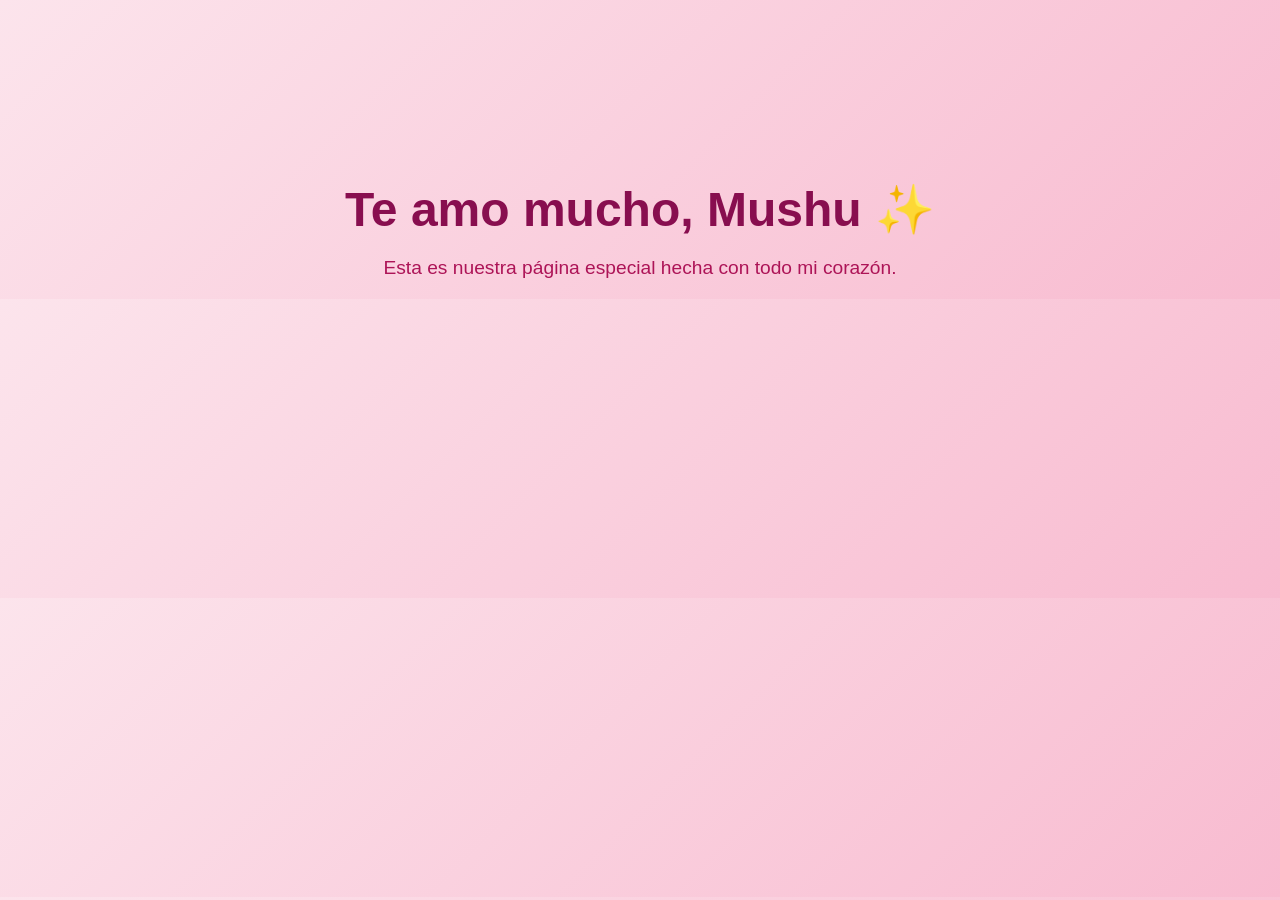
==== index.html @ fbdf17fd "Actualizar index.html con contenido visible" ====
<!DOCTYPE html>
<html lang="es">
<head>
    <meta charset="UTF-8">
    <meta name="viewport" content="width=device-width, initial-scale=1.0">
    <title>Para Mushu 💖</title>
    <style>
        body {
            background: linear-gradient(135deg, #fce4ec, #f8bbd0);
            font-family: Arial, sans-serif;
            text-align: center;
            padding-top: 150px;
            color: #880e4f;
            margin: 0;
        }
        h1 {
            font-size: 3rem;
            margin-bottom: 10px;
        }
        p {
            font-size: 1.2rem;
            color: #ad1457;
        }
    </style>
</head>
<body>
    <h1>Te amo mucho, Mushu ✨</h1>
    <p>Esta es nuestra página especial hecha con todo mi corazón.</p>
</body>
</html>
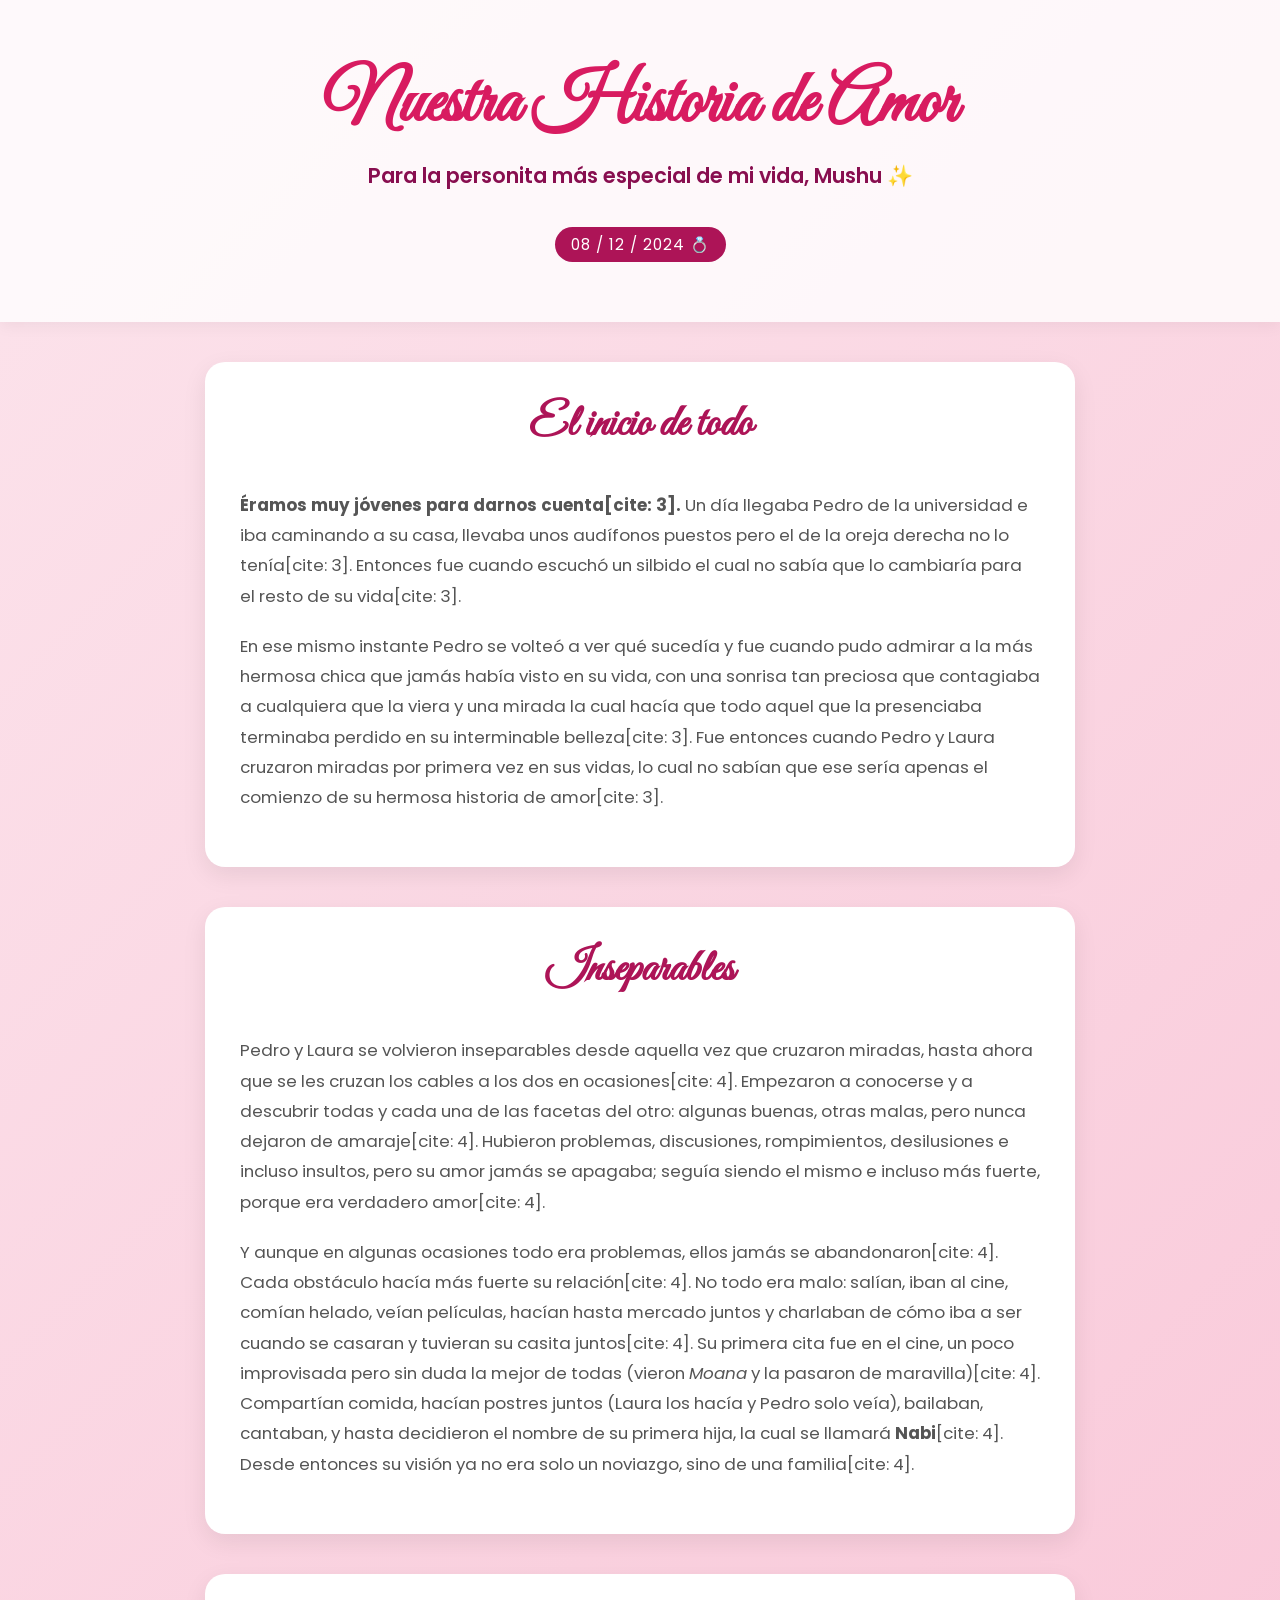
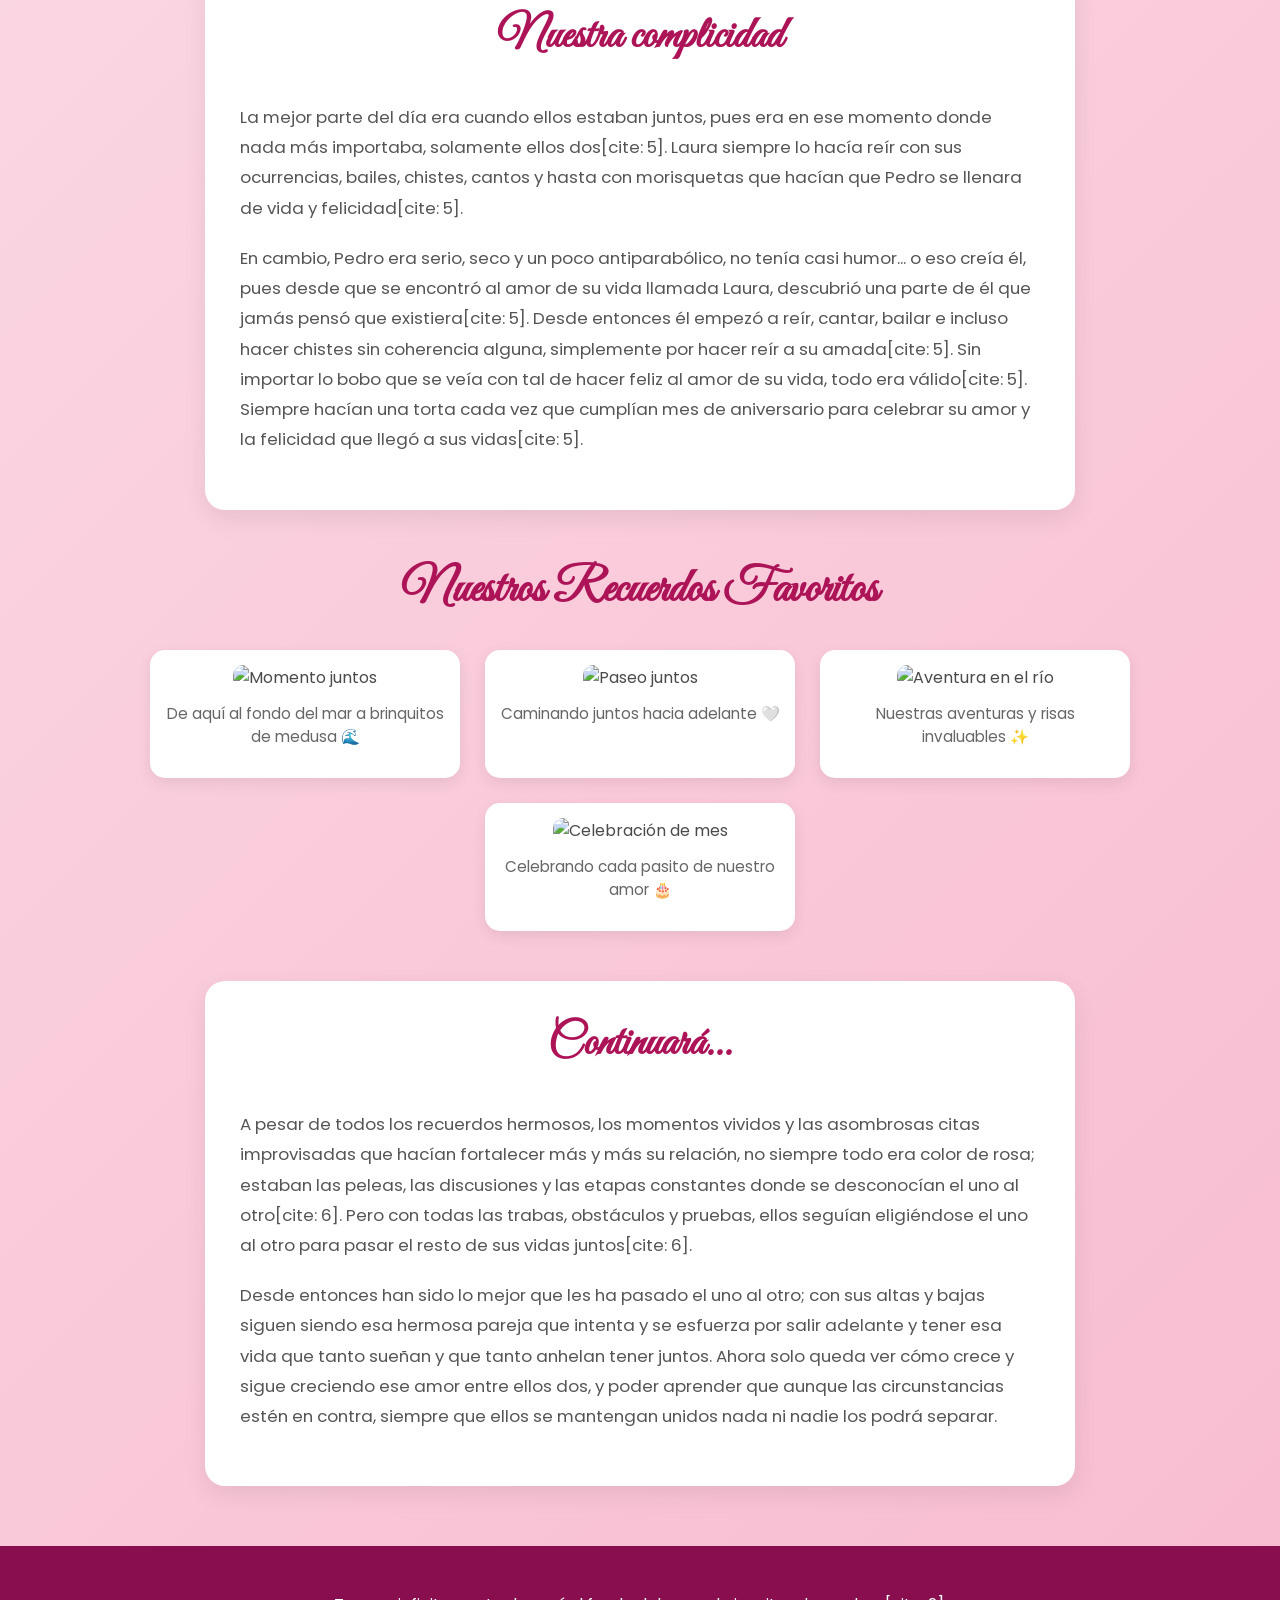
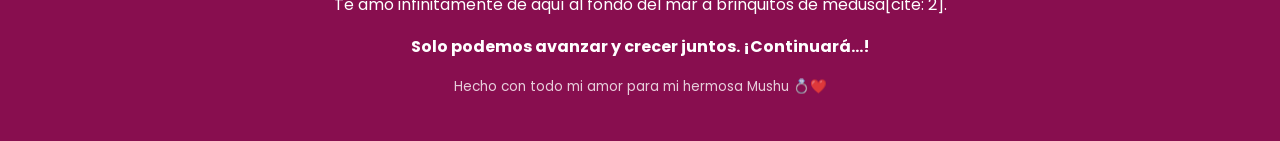
==== commit 52647926: "Agregar nuestra historia completa y fotos para Mushu" ====
--- a/index.html
+++ b/index.html
@@ -3,28 +3,225 @@
 <head>
     <meta charset="UTF-8">
     <meta name="viewport" content="width=device-width, initial-scale=1.0">
-    <title>Para Mushu 💖</title>
+    <title>Nuestra Historia de Amor | Para Mushu 💖</title>
+    <!-- Fuentes de Google Fonts -->
+    <link href="https://fonts.googleapis.com/css2?family=Poppins:wght@300;400;600&family=Great+Vibes&display=swap" rel="stylesheet">
     <style>
         body {
+            margin: 0;
+            padding: 0;
+            font-family: 'Poppins', sans-serif;
             background: linear-gradient(135deg, #fce4ec, #f8bbd0);
-            font-family: Arial, sans-serif;
+            color: #4a4a4a;
             text-align: center;
-            padding-top: 150px;
+        }
+
+        header.hero {
+            padding: 60px 20px;
+            background: rgba(255, 255, 255, 0.8);
+            box-shadow: 0 4px 15px rgba(0,0,0,0.05);
+        }
+
+        header.hero h1 {
+            font-family: 'Great Vibes', cursive;
+            font-size: 4.5rem;
+            color: #d81b60;
+            margin: 0;
+        }
+
+        .subtitle {
+            font-size: 1.3rem;
             color: #880e4f;
-            margin: 0;
-        }
-        h1 {
+            margin-top: 10px;
+            font-weight: 600;
+        }
+
+        .date-badge {
+            display: inline-block;
+            background: #ad1457;
+            color: white;
+            padding: 6px 16px;
+            border-radius: 20px;
+            font-size: 0.95rem;
+            margin-top: 15px;
+            letter-spacing: 1px;
+        }
+
+        .content-box {
+            max-width: 800px;
+            margin: 40px auto;
+            background: white;
+            padding: 35px;
+            border-radius: 20px;
+            box-shadow: 0 8px 25px rgba(0,0,0,0.08);
+            text-align: left;
+        }
+
+        .content-box h2 {
+            color: #ad1457;
+            text-align: center;
+            font-family: 'Great Vibes', cursive;
+            font-size: 2.8rem;
+            margin-top: 0;
+        }
+
+        .content-box p {
+            line-height: 1.8;
+            font-size: 1.05rem;
+            color: #555;
+            margin-bottom: 20px;
+        }
+
+        .gallery-section {
+            max-width: 1000px;
+            margin: 50px auto;
+            padding: 0 20px;
+        }
+
+        .gallery-section h2 {
+            color: #ad1457;
+            font-family: 'Great Vibes', cursive;
             font-size: 3rem;
-            margin-bottom: 10px;
-        }
-        p {
-            font-size: 1.2rem;
-            color: #ad1457;
+            margin-bottom: 30px;
+        }
+
+        .gallery-grid {
+            display: flex;
+            flex-wrap: wrap;
+            justify-content: center;
+            gap: 25px;
+        }
+
+        .media-card {
+            background: white;
+            padding: 15px;
+            border-radius: 15px;
+            box-shadow: 0 5px 15px rgba(0,0,0,0.08);
+            width: 280px;
+            transition: transform 0.3s ease;
+        }
+
+        .media-card:hover {
+            transform: translateY(-5px);
+        }
+
+        .media-card img, .media-card video {
+            width: 100%;
+            height: 220px;
+            object-fit: cover;
+            border-radius: 10px;
+        }
+
+        .media-card p {
+            margin-top: 12px;
+            font-size: 0.95rem;
+            color: #666;
+            text-align: center;
+        }
+
+        footer {
+            padding: 30px 20px;
+            background: #880e4f;
+            color: white;
+            font-size: 1rem;
+            margin-top: 60px;
+            line-height: 1.6;
         }
     </style>
 </head>
 <body>
-    <h1>Te amo mucho, Mushu ✨</h1>
-    <p>Esta es nuestra página especial hecha con todo mi corazón.</p>
+
+    <!-- SECCIÓN DE BIENVENIDA -->
+    <header class="hero">
+        <h1>Nuestra Historia de Amor</h1>
+        <p class="subtitle">Para la personita más especial de mi vida, Mushu ✨</p>
+        <div class="date-badge">08 / 12 / 2024 💍</div>
+    </header>
+
+    <!-- CAPÍTULO 1: CÓMO EMPEZÓ TODO -->
+    <section class="content-box">
+        <h2>El inicio de todo</h2>
+        <p>
+            <strong>Éramos muy jóvenes para darnos cuenta[cite: 3].</strong> Un día llegaba Pedro de la universidad e iba caminando a su casa, llevaba unos audífonos puestos pero el de la oreja derecha no lo tenía[cite: 3]. Entonces fue cuando escuchó un silbido el cual no sabía que lo cambiaría para el resto de su vida[cite: 3].
+        </p>
+        <p>
+            En ese mismo instante Pedro se volteó a ver qué sucedía y fue cuando pudo admirar a la más hermosa chica que jamás había visto en su vida, con una sonrisa tan preciosa que contagiaba a cualquiera que la viera y una mirada la cual hacía que todo aquel que la presenciaba terminaba perdido en su interminable belleza[cite: 3]. Fue entonces cuando Pedro y Laura cruzaron miradas por primera vez en sus vidas, lo cual no sabían que ese sería apenas el comienzo de su hermosa historia de amor[cite: 3].
+        </p>
+    </section>
+
+    <!-- CAPÍTULO 2: CRECIENDO JUNTOS -->
+    <section class="content-box">
+        <h2>Inseparables</h2>
+        <p>
+            Pedro y Laura se volvieron inseparables desde aquella vez que cruzaron miradas, hasta ahora que se les cruzan los cables a los dos en ocasiones[cite: 4]. Empezaron a conocerse y a descubrir todas y cada una de las facetas del otro: algunas buenas, otras malas, pero nunca dejaron de amaraje[cite: 4]. Hubieron problemas, discusiones, rompimientos, desilusiones e incluso insultos, pero su amor jamás se apagaba; seguía siendo el mismo e incluso más fuerte, porque era verdadero amor[cite: 4].
+        </p>
+        <p>
+            Y aunque en algunas ocasiones todo era problemas, ellos jamás se abandonaron[cite: 4]. Cada obstáculo hacía más fuerte su relación[cite: 4]. No todo era malo: salían, iban al cine, comían helado, veían películas, hacían hasta mercado juntos y charlaban de cómo iba a ser cuando se casaran y tuvieran su casita juntos[cite: 4]. Su primera cita fue en el cine, un poco improvisada pero sin duda la mejor de todas (vieron <em>Moana</em> y la pasaron de maravilla)[cite: 4]. Compartían comida, hacían postres juntos (Laura los hacía y Pedro solo veía), bailaban, cantaban, y hasta decidieron el nombre de su primera hija, la cual se llamará <strong>Nabi</strong>[cite: 4]. Desde entonces su visión ya no era solo un noviazgo, sino de una familia[cite: 4].
+        </p>
+    </section>
+
+    <!-- CAPÍTULO 3: CAMBIOS Y COMPLICIDAD -->
+    <section class="content-box">
+        <h2>Nuestra complicidad</h2>
+        <p>
+            La mejor parte del día era cuando ellos estaban juntos, pues era en ese momento donde nada más importaba, solamente ellos dos[cite: 5]. Laura siempre lo hacía reír con sus ocurrencias, bailes, chistes, cantos y hasta con morisquetas que hacían que Pedro se llenara de vida y felicidad[cite: 5].
+        </p>
+        <p>
+            En cambio, Pedro era serio, seco y un poco antiparabólico, no tenía casi humor... o eso creía él, pues desde que se encontró al amor de su vida llamada Laura, descubrió una parte de él que jamás pensó que existiera[cite: 5]. Desde entonces él empezó a reír, cantar, bailar e incluso hacer chistes sin coherencia alguna, simplemente por hacer reír a su amada[cite: 5]. Sin importar lo bobo que se veía con tal de hacer feliz al amor de su vida, todo era válido[cite: 5]. Siempre hacían una torta cada vez que cumplían mes de aniversario para celebrar su amor y la felicidad que llegó a sus vidas[cite: 5].
+        </p>
+    </section>
+
+    <!-- GALERÍA DE FOTOS Y RECUERDOS -->
+    <section class="gallery-section">
+        <h2>Nuestros Recuerdos Favoritos</h2>
+        <div class="gallery-grid">
+            
+            <!-- Foto 1 -->
+            <div class="media-card">
+                <img src="assets/foto1.jpg" alt="Momento juntos">
+                <p>De aquí al fondo del mar a brinquitos de medusa 🌊</p>
+            </div>
+
+            <!-- Foto 2 -->
+            <div class="media-card">
+                <img src="assets/foto2.jpg" alt="Paseo juntos">
+                <p>Caminando juntos hacia adelante 🤍</p>
+            </div>
+
+            <!-- Foto 3 -->
+            <div class="media-card">
+                <img src="assets/foto3.jpg" alt="Aventura en el río">
+                <p>Nuestras aventuras y risas invaluables ✨</p>
+            </div>
+
+            <!-- Foto 4 -->
+            <div class="media-card">
+                <img src="assets/foto4.jpg" alt="Celebración de mes">
+                <p>Celebrando cada pasito de nuestro amor 🎂</p>
+            </div>
+
+            <!-- Puedes agregar más fotos o videos duplicando las tarjetas de arriba -->
+
+        </div>
+    </section>
+
+    <!-- CIERRE DE LA HISTORIA -->
+    <section class="content-box">
+        <h2>Continuará...</h2>
+        <p>
+            A pesar de todos los recuerdos hermosos, los momentos vividos y las asombrosas citas improvisadas que hacían fortalecer más y más su relación, no siempre todo era color de rosa; estaban las peleas, las discusiones y las etapas constantes donde se desconocían el uno al otro[cite: 6]. Pero con todas las trabas, obstáculos y pruebas, ellos seguían eligiéndose el uno al otro para pasar el resto de sus vidas juntos[cite: 6].
+        </p>
+        <p>
+            Desde entonces han sido lo mejor que les ha pasado el uno al otro; con sus altas y bajas siguen siendo esa hermosa pareja que intenta y se esfuerza por salir adelante y tener esa vida que tanto sueñan y que tanto anhelan tener juntos. Ahora solo queda ver cómo crece y sigue creciendo ese amor entre ellos dos, y poder aprender que aunque las circunstancias estén en contra, siempre que ellos se mantengan unidos nada ni nadie los podrá separar.
+        </p>
+    </section>
+
+    <!-- PIE DE PÁGINA -->
+    <footer>
+        <p>Te amo infinitamente de aquí al fondo del mar a brinquitos de medusa[cite: 2].</p>
+        <p><strong>Solo podemos avanzar y crecer juntos. ¡Continuará...!</strong></p>
+        <p style="font-size: 0.85rem; margin-top: 15px; opacity: 0.8;">Hecho con todo mi amor para mi hermosa Mushu 💍❤️</p>
+    </footer>
+
 </body>
 </html>
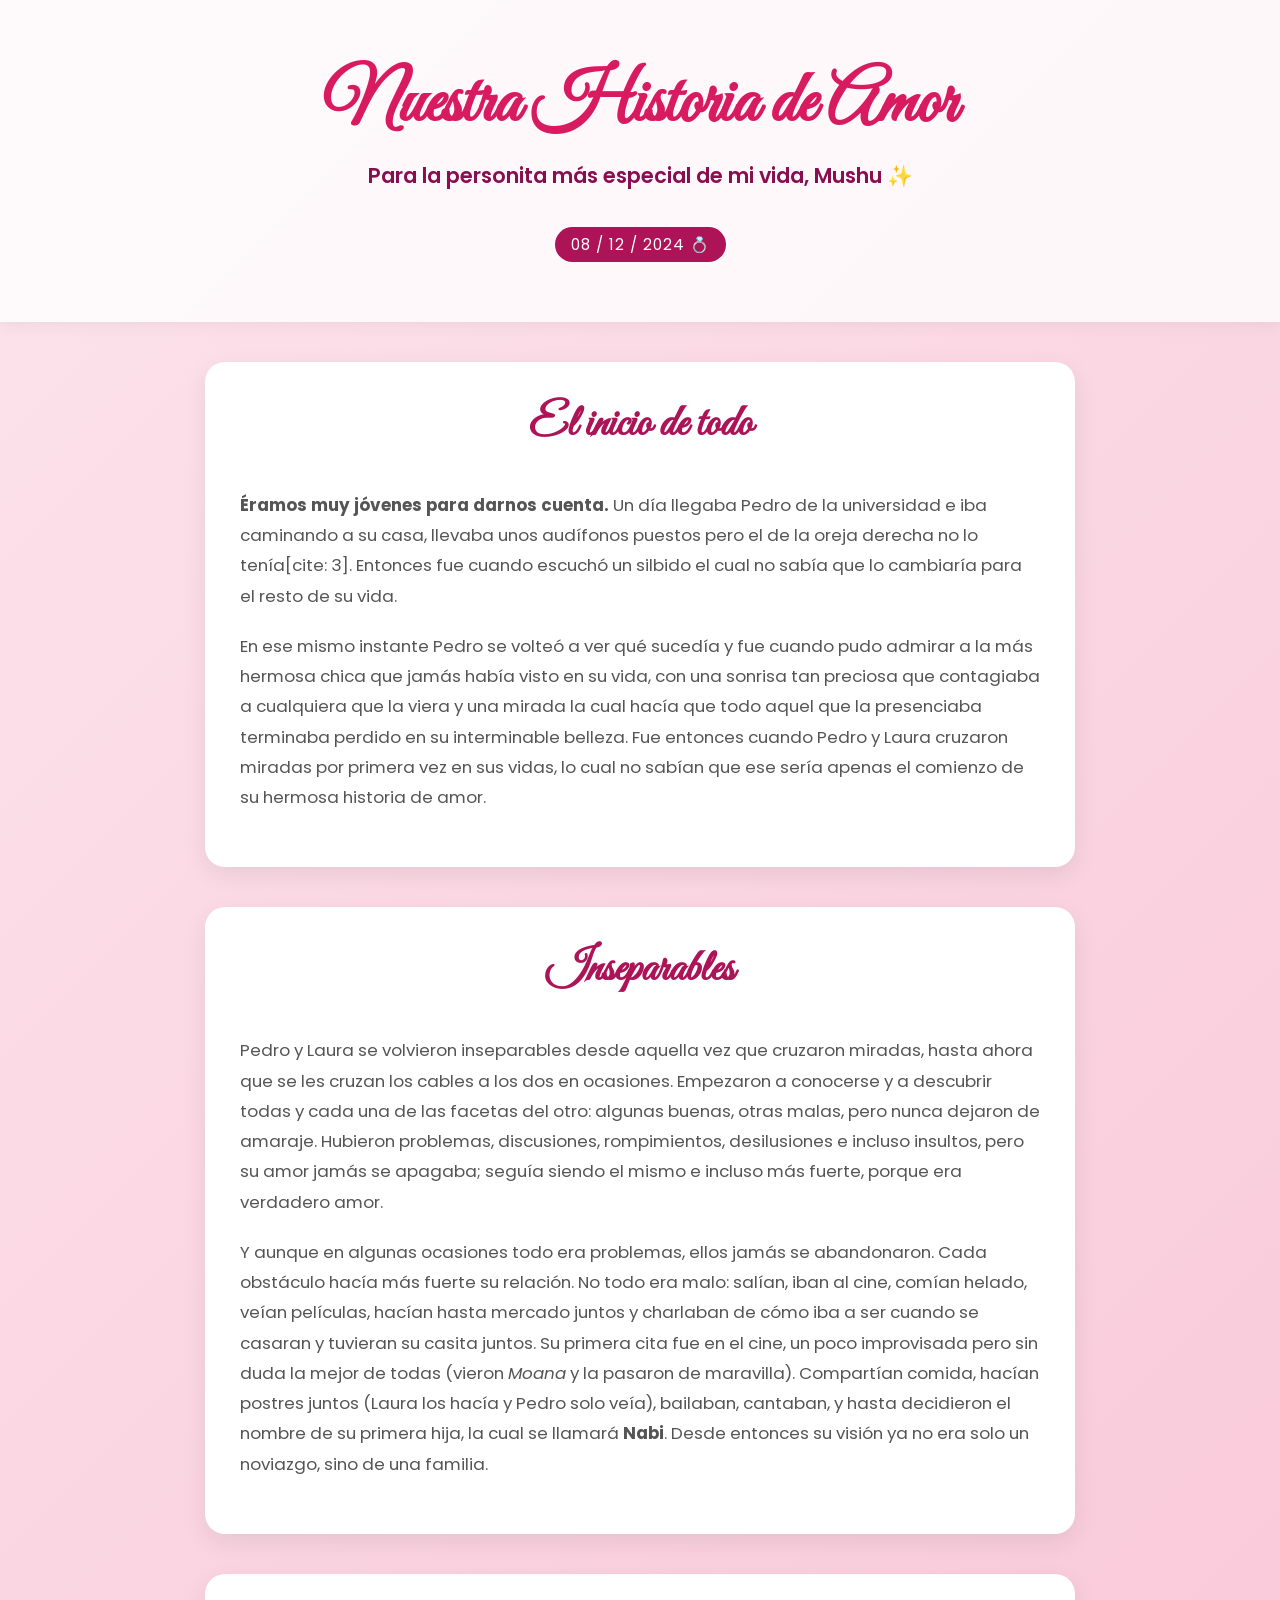
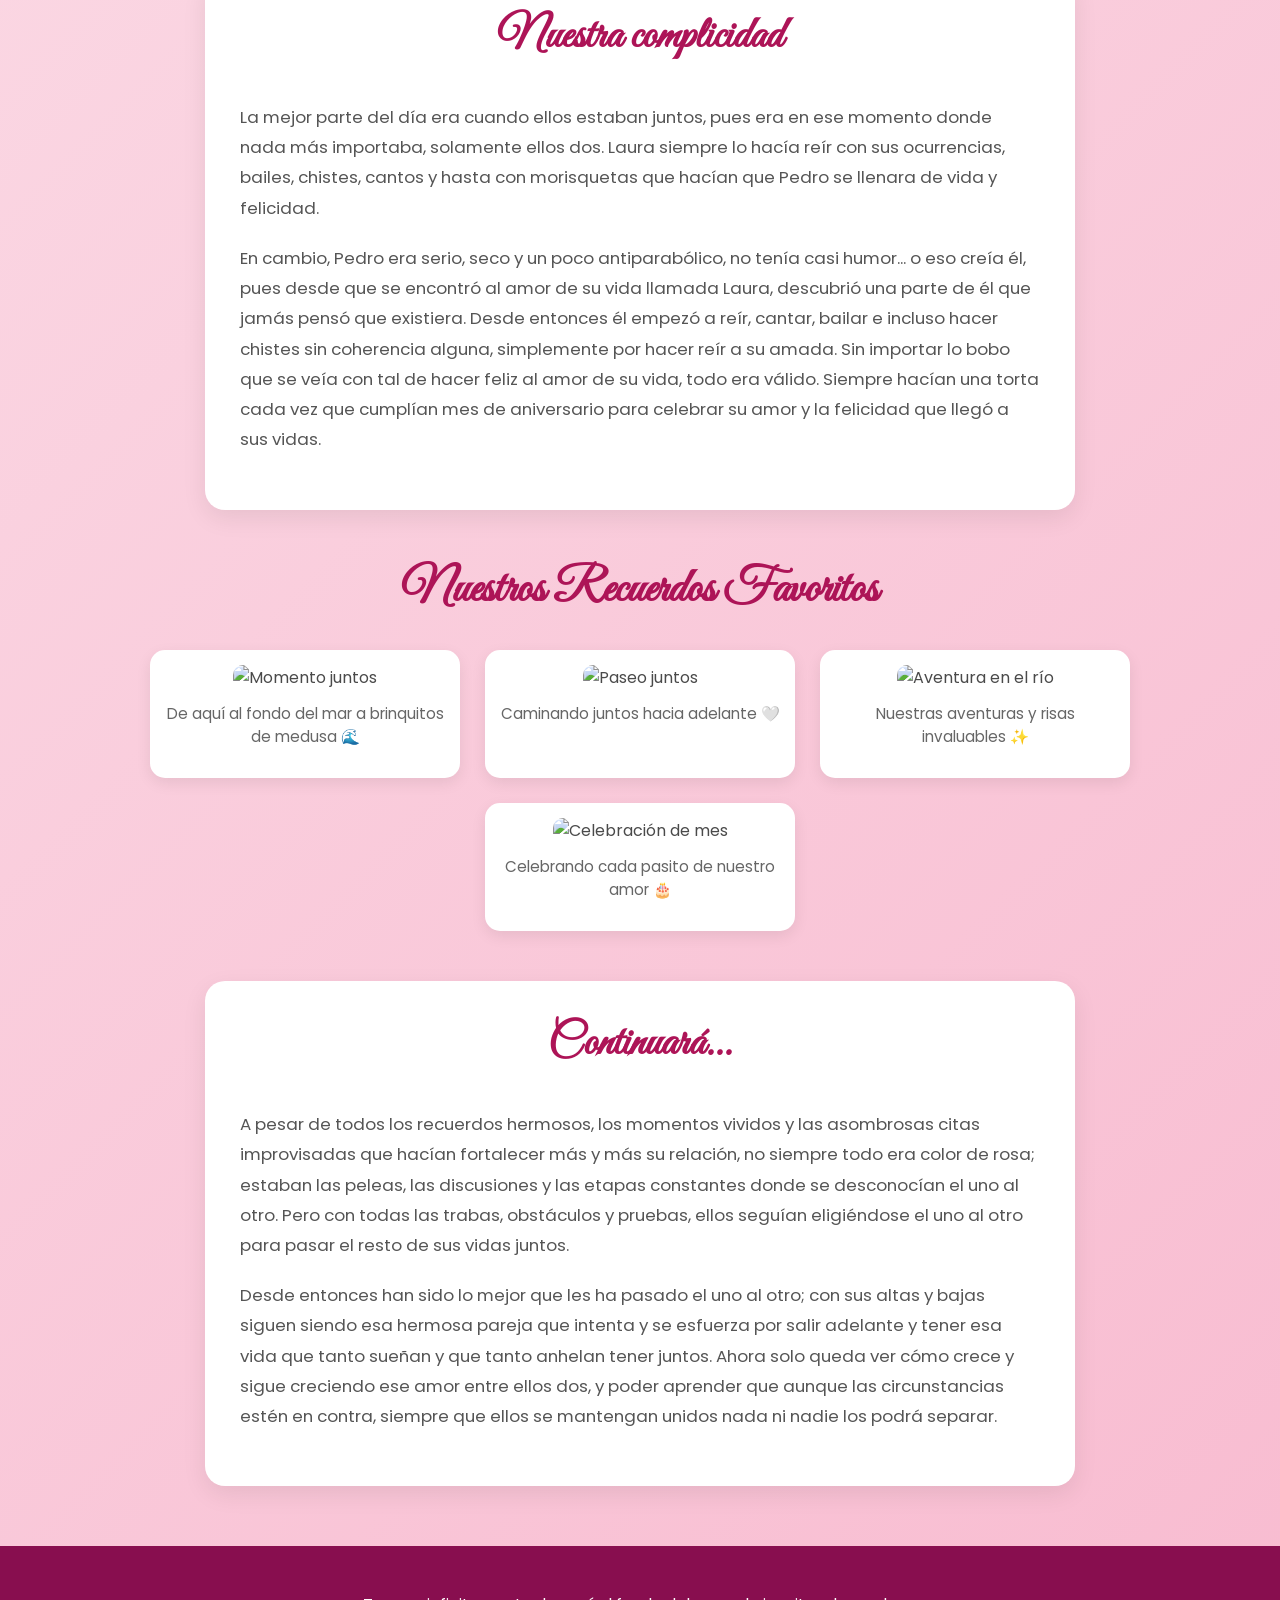
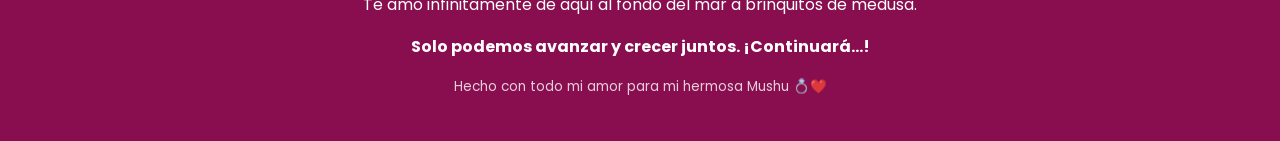
==== commit ef1d0345: "Agregar nuestra historia completa y fotos para Mushu" ====
--- a/index.html
+++ b/index.html
@@ -142,10 +142,10 @@
     <section class="content-box">
         <h2>El inicio de todo</h2>
         <p>
-            <strong>Éramos muy jóvenes para darnos cuenta[cite: 3].</strong> Un día llegaba Pedro de la universidad e iba caminando a su casa, llevaba unos audífonos puestos pero el de la oreja derecha no lo tenía[cite: 3]. Entonces fue cuando escuchó un silbido el cual no sabía que lo cambiaría para el resto de su vida[cite: 3].
-        </p>
-        <p>
-            En ese mismo instante Pedro se volteó a ver qué sucedía y fue cuando pudo admirar a la más hermosa chica que jamás había visto en su vida, con una sonrisa tan preciosa que contagiaba a cualquiera que la viera y una mirada la cual hacía que todo aquel que la presenciaba terminaba perdido en su interminable belleza[cite: 3]. Fue entonces cuando Pedro y Laura cruzaron miradas por primera vez en sus vidas, lo cual no sabían que ese sería apenas el comienzo de su hermosa historia de amor[cite: 3].
+            <strong>Éramos muy jóvenes para darnos cuenta.</strong> Un día llegaba Pedro de la universidad e iba caminando a su casa, llevaba unos audífonos puestos pero el de la oreja derecha no lo tenía[cite: 3]. Entonces fue cuando escuchó un silbido el cual no sabía que lo cambiaría para el resto de su vida.
+        </p>
+        <p>
+            En ese mismo instante Pedro se volteó a ver qué sucedía y fue cuando pudo admirar a la más hermosa chica que jamás había visto en su vida, con una sonrisa tan preciosa que contagiaba a cualquiera que la viera y una mirada la cual hacía que todo aquel que la presenciaba terminaba perdido en su interminable belleza. Fue entonces cuando Pedro y Laura cruzaron miradas por primera vez en sus vidas, lo cual no sabían que ese sería apenas el comienzo de su hermosa historia de amor.
         </p>
     </section>
 
@@ -153,10 +153,10 @@
     <section class="content-box">
         <h2>Inseparables</h2>
         <p>
-            Pedro y Laura se volvieron inseparables desde aquella vez que cruzaron miradas, hasta ahora que se les cruzan los cables a los dos en ocasiones[cite: 4]. Empezaron a conocerse y a descubrir todas y cada una de las facetas del otro: algunas buenas, otras malas, pero nunca dejaron de amaraje[cite: 4]. Hubieron problemas, discusiones, rompimientos, desilusiones e incluso insultos, pero su amor jamás se apagaba; seguía siendo el mismo e incluso más fuerte, porque era verdadero amor[cite: 4].
-        </p>
-        <p>
-            Y aunque en algunas ocasiones todo era problemas, ellos jamás se abandonaron[cite: 4]. Cada obstáculo hacía más fuerte su relación[cite: 4]. No todo era malo: salían, iban al cine, comían helado, veían películas, hacían hasta mercado juntos y charlaban de cómo iba a ser cuando se casaran y tuvieran su casita juntos[cite: 4]. Su primera cita fue en el cine, un poco improvisada pero sin duda la mejor de todas (vieron <em>Moana</em> y la pasaron de maravilla)[cite: 4]. Compartían comida, hacían postres juntos (Laura los hacía y Pedro solo veía), bailaban, cantaban, y hasta decidieron el nombre de su primera hija, la cual se llamará <strong>Nabi</strong>[cite: 4]. Desde entonces su visión ya no era solo un noviazgo, sino de una familia[cite: 4].
+            Pedro y Laura se volvieron inseparables desde aquella vez que cruzaron miradas, hasta ahora que se les cruzan los cables a los dos en ocasiones. Empezaron a conocerse y a descubrir todas y cada una de las facetas del otro: algunas buenas, otras malas, pero nunca dejaron de amaraje. Hubieron problemas, discusiones, rompimientos, desilusiones e incluso insultos, pero su amor jamás se apagaba; seguía siendo el mismo e incluso más fuerte, porque era verdadero amor.
+        </p>
+        <p>
+            Y aunque en algunas ocasiones todo era problemas, ellos jamás se abandonaron. Cada obstáculo hacía más fuerte su relación. No todo era malo: salían, iban al cine, comían helado, veían películas, hacían hasta mercado juntos y charlaban de cómo iba a ser cuando se casaran y tuvieran su casita juntos. Su primera cita fue en el cine, un poco improvisada pero sin duda la mejor de todas (vieron <em>Moana</em> y la pasaron de maravilla). Compartían comida, hacían postres juntos (Laura los hacía y Pedro solo veía), bailaban, cantaban, y hasta decidieron el nombre de su primera hija, la cual se llamará <strong>Nabi</strong>. Desde entonces su visión ya no era solo un noviazgo, sino de una familia.
         </p>
     </section>
 
@@ -164,10 +164,10 @@
     <section class="content-box">
         <h2>Nuestra complicidad</h2>
         <p>
-            La mejor parte del día era cuando ellos estaban juntos, pues era en ese momento donde nada más importaba, solamente ellos dos[cite: 5]. Laura siempre lo hacía reír con sus ocurrencias, bailes, chistes, cantos y hasta con morisquetas que hacían que Pedro se llenara de vida y felicidad[cite: 5].
-        </p>
-        <p>
-            En cambio, Pedro era serio, seco y un poco antiparabólico, no tenía casi humor... o eso creía él, pues desde que se encontró al amor de su vida llamada Laura, descubrió una parte de él que jamás pensó que existiera[cite: 5]. Desde entonces él empezó a reír, cantar, bailar e incluso hacer chistes sin coherencia alguna, simplemente por hacer reír a su amada[cite: 5]. Sin importar lo bobo que se veía con tal de hacer feliz al amor de su vida, todo era válido[cite: 5]. Siempre hacían una torta cada vez que cumplían mes de aniversario para celebrar su amor y la felicidad que llegó a sus vidas[cite: 5].
+            La mejor parte del día era cuando ellos estaban juntos, pues era en ese momento donde nada más importaba, solamente ellos dos. Laura siempre lo hacía reír con sus ocurrencias, bailes, chistes, cantos y hasta con morisquetas que hacían que Pedro se llenara de vida y felicidad.
+        </p>
+        <p>
+            En cambio, Pedro era serio, seco y un poco antiparabólico, no tenía casi humor... o eso creía él, pues desde que se encontró al amor de su vida llamada Laura, descubrió una parte de él que jamás pensó que existiera. Desde entonces él empezó a reír, cantar, bailar e incluso hacer chistes sin coherencia alguna, simplemente por hacer reír a su amada. Sin importar lo bobo que se veía con tal de hacer feliz al amor de su vida, todo era válido. Siempre hacían una torta cada vez que cumplían mes de aniversario para celebrar su amor y la felicidad que llegó a sus vidas.
         </p>
     </section>
 
@@ -209,7 +209,7 @@
     <section class="content-box">
         <h2>Continuará...</h2>
         <p>
-            A pesar de todos los recuerdos hermosos, los momentos vividos y las asombrosas citas improvisadas que hacían fortalecer más y más su relación, no siempre todo era color de rosa; estaban las peleas, las discusiones y las etapas constantes donde se desconocían el uno al otro[cite: 6]. Pero con todas las trabas, obstáculos y pruebas, ellos seguían eligiéndose el uno al otro para pasar el resto de sus vidas juntos[cite: 6].
+            A pesar de todos los recuerdos hermosos, los momentos vividos y las asombrosas citas improvisadas que hacían fortalecer más y más su relación, no siempre todo era color de rosa; estaban las peleas, las discusiones y las etapas constantes donde se desconocían el uno al otro. Pero con todas las trabas, obstáculos y pruebas, ellos seguían eligiéndose el uno al otro para pasar el resto de sus vidas juntos.
         </p>
         <p>
             Desde entonces han sido lo mejor que les ha pasado el uno al otro; con sus altas y bajas siguen siendo esa hermosa pareja que intenta y se esfuerza por salir adelante y tener esa vida que tanto sueñan y que tanto anhelan tener juntos. Ahora solo queda ver cómo crece y sigue creciendo ese amor entre ellos dos, y poder aprender que aunque las circunstancias estén en contra, siempre que ellos se mantengan unidos nada ni nadie los podrá separar.
@@ -218,7 +218,7 @@
 
     <!-- PIE DE PÁGINA -->
     <footer>
-        <p>Te amo infinitamente de aquí al fondo del mar a brinquitos de medusa[cite: 2].</p>
+        <p>Te amo infinitamente de aquí al fondo del mar a brinquitos de medusa.</p>
         <p><strong>Solo podemos avanzar y crecer juntos. ¡Continuará...!</strong></p>
         <p style="font-size: 0.85rem; margin-top: 15px; opacity: 0.8;">Hecho con todo mi amor para mi hermosa Mushu 💍❤️</p>
     </footer>
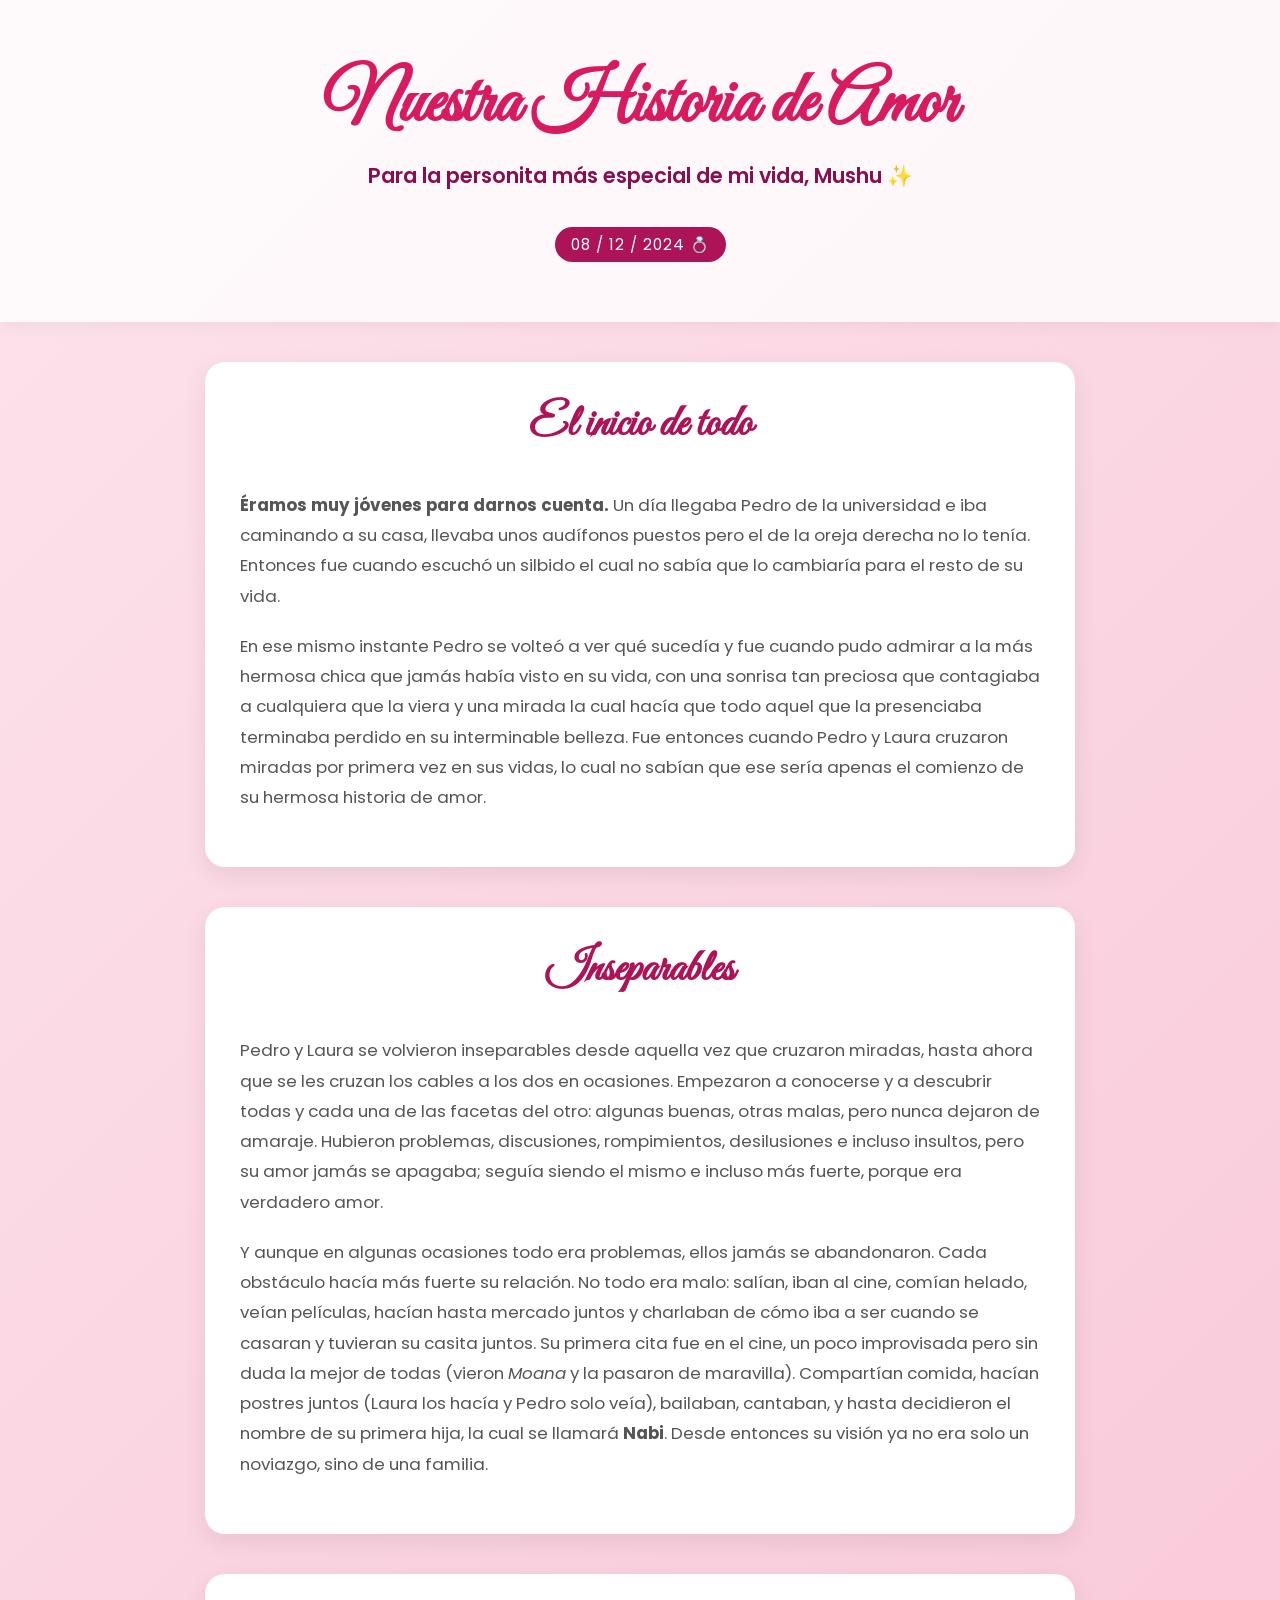
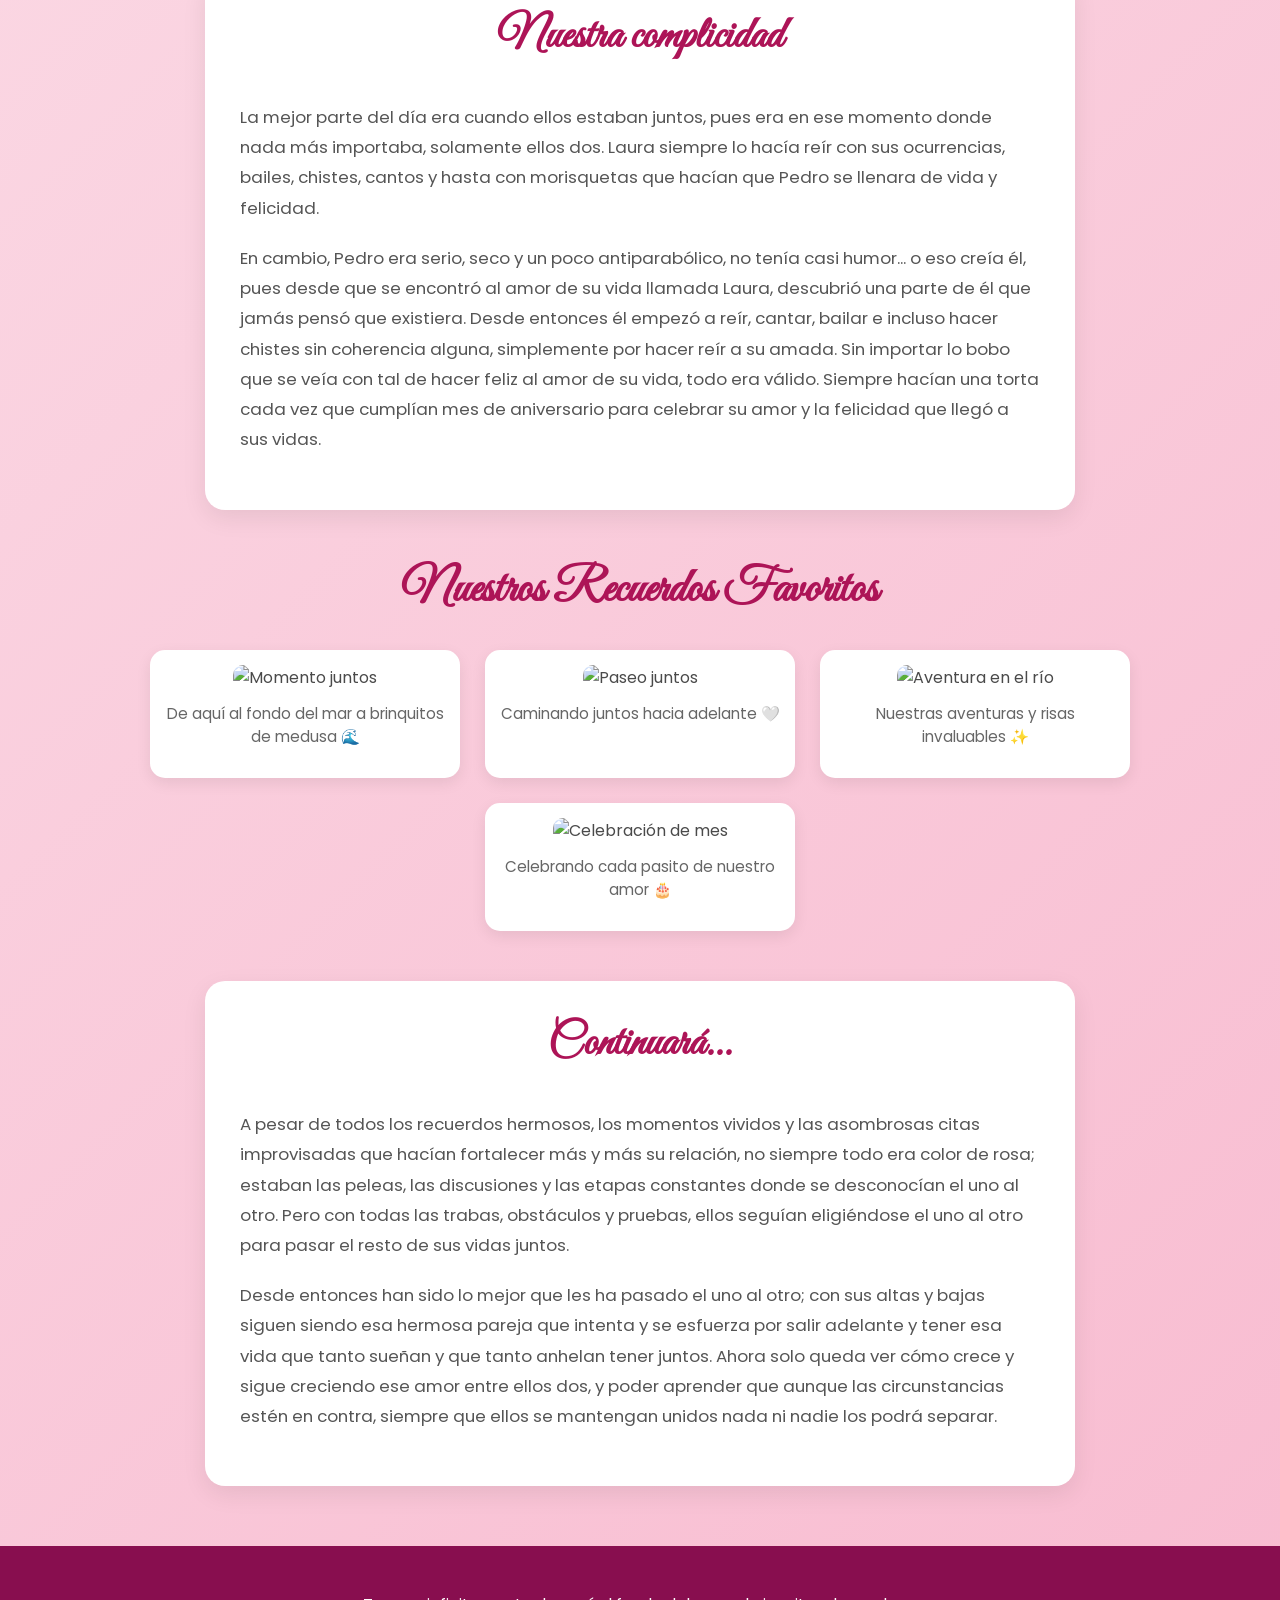
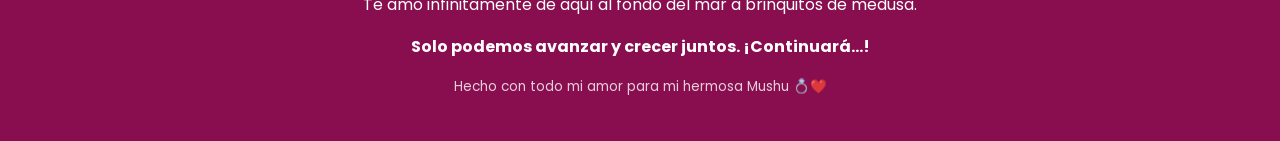
==== commit 83616463: "Agregar nuestra historia completa y fotos para Mushu" ====
--- a/index.html
+++ b/index.html
@@ -142,7 +142,7 @@
     <section class="content-box">
         <h2>El inicio de todo</h2>
         <p>
-            <strong>Éramos muy jóvenes para darnos cuenta.</strong> Un día llegaba Pedro de la universidad e iba caminando a su casa, llevaba unos audífonos puestos pero el de la oreja derecha no lo tenía[cite: 3]. Entonces fue cuando escuchó un silbido el cual no sabía que lo cambiaría para el resto de su vida.
+            <strong>Éramos muy jóvenes para darnos cuenta.</strong> Un día llegaba Pedro de la universidad e iba caminando a su casa, llevaba unos audífonos puestos pero el de la oreja derecha no lo tenía. Entonces fue cuando escuchó un silbido el cual no sabía que lo cambiaría para el resto de su vida.
         </p>
         <p>
             En ese mismo instante Pedro se volteó a ver qué sucedía y fue cuando pudo admirar a la más hermosa chica que jamás había visto en su vida, con una sonrisa tan preciosa que contagiaba a cualquiera que la viera y una mirada la cual hacía que todo aquel que la presenciaba terminaba perdido en su interminable belleza. Fue entonces cuando Pedro y Laura cruzaron miradas por primera vez en sus vidas, lo cual no sabían que ese sería apenas el comienzo de su hermosa historia de amor.
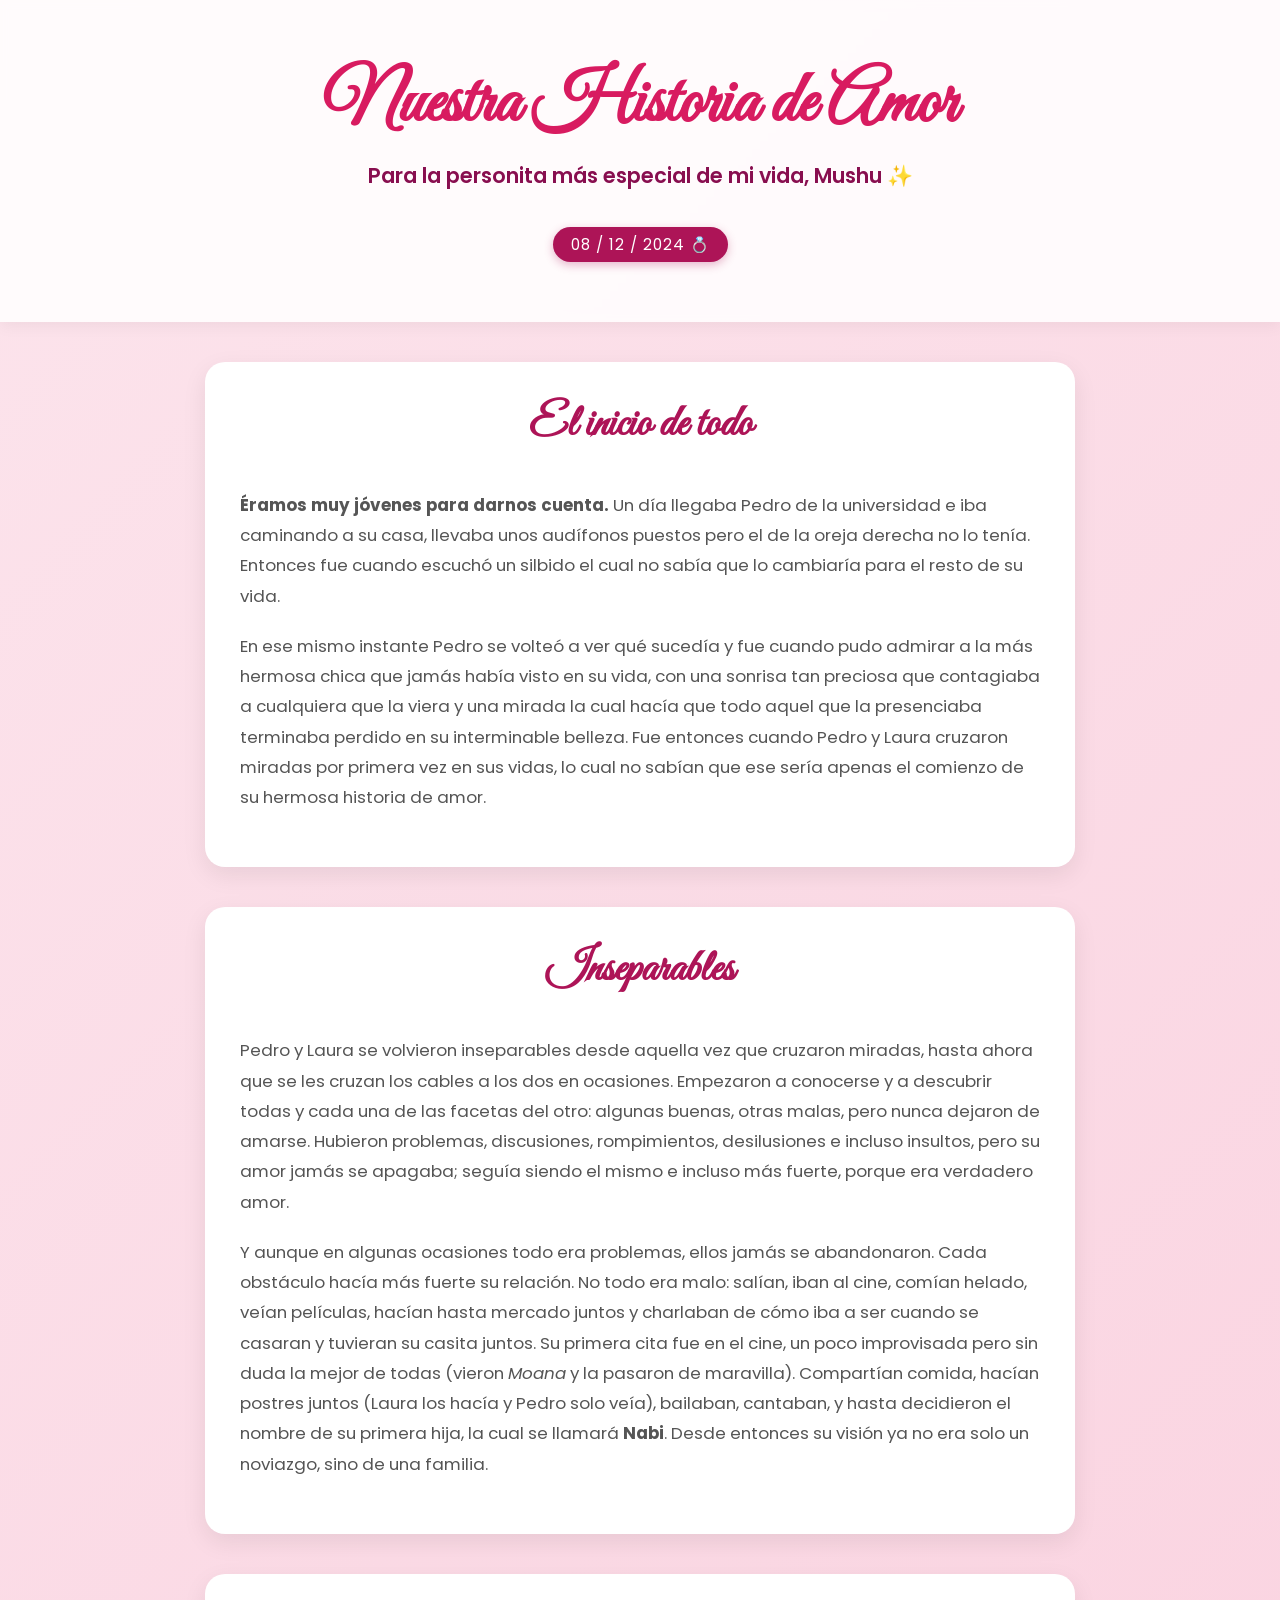
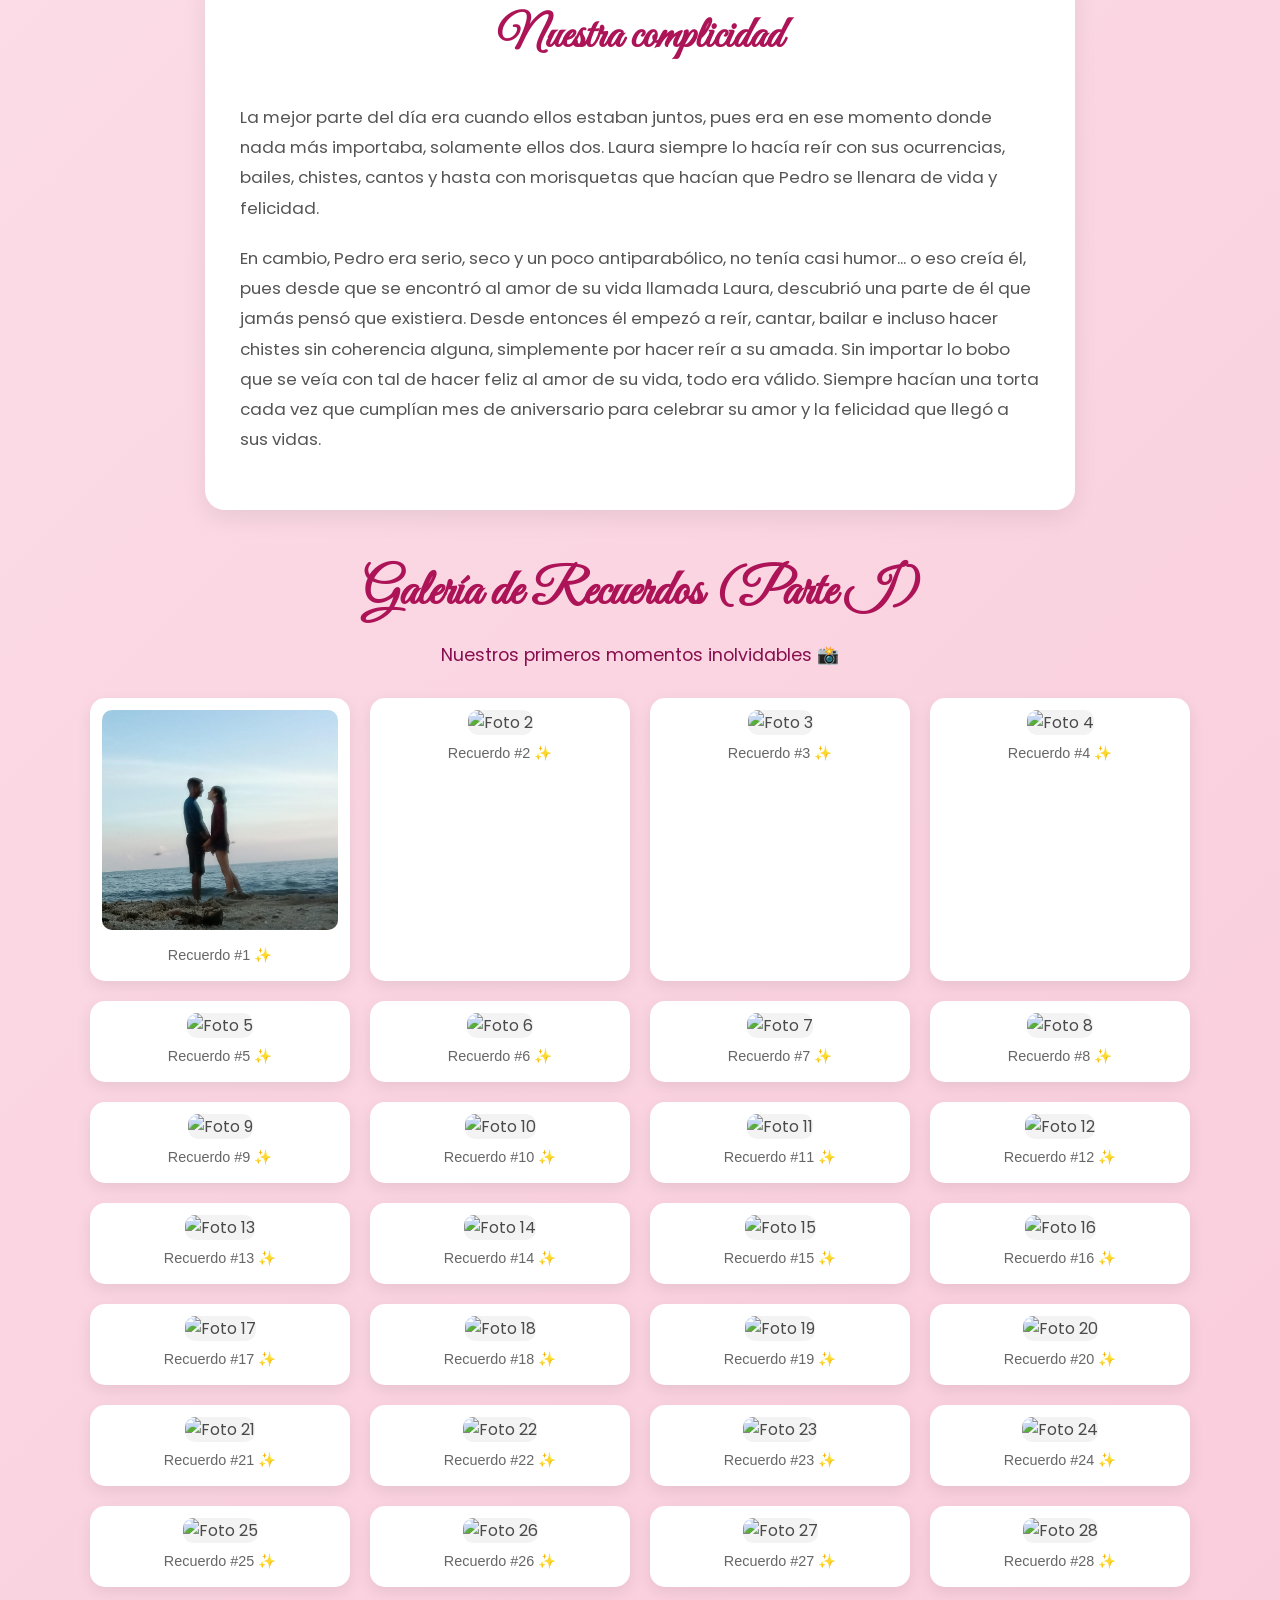
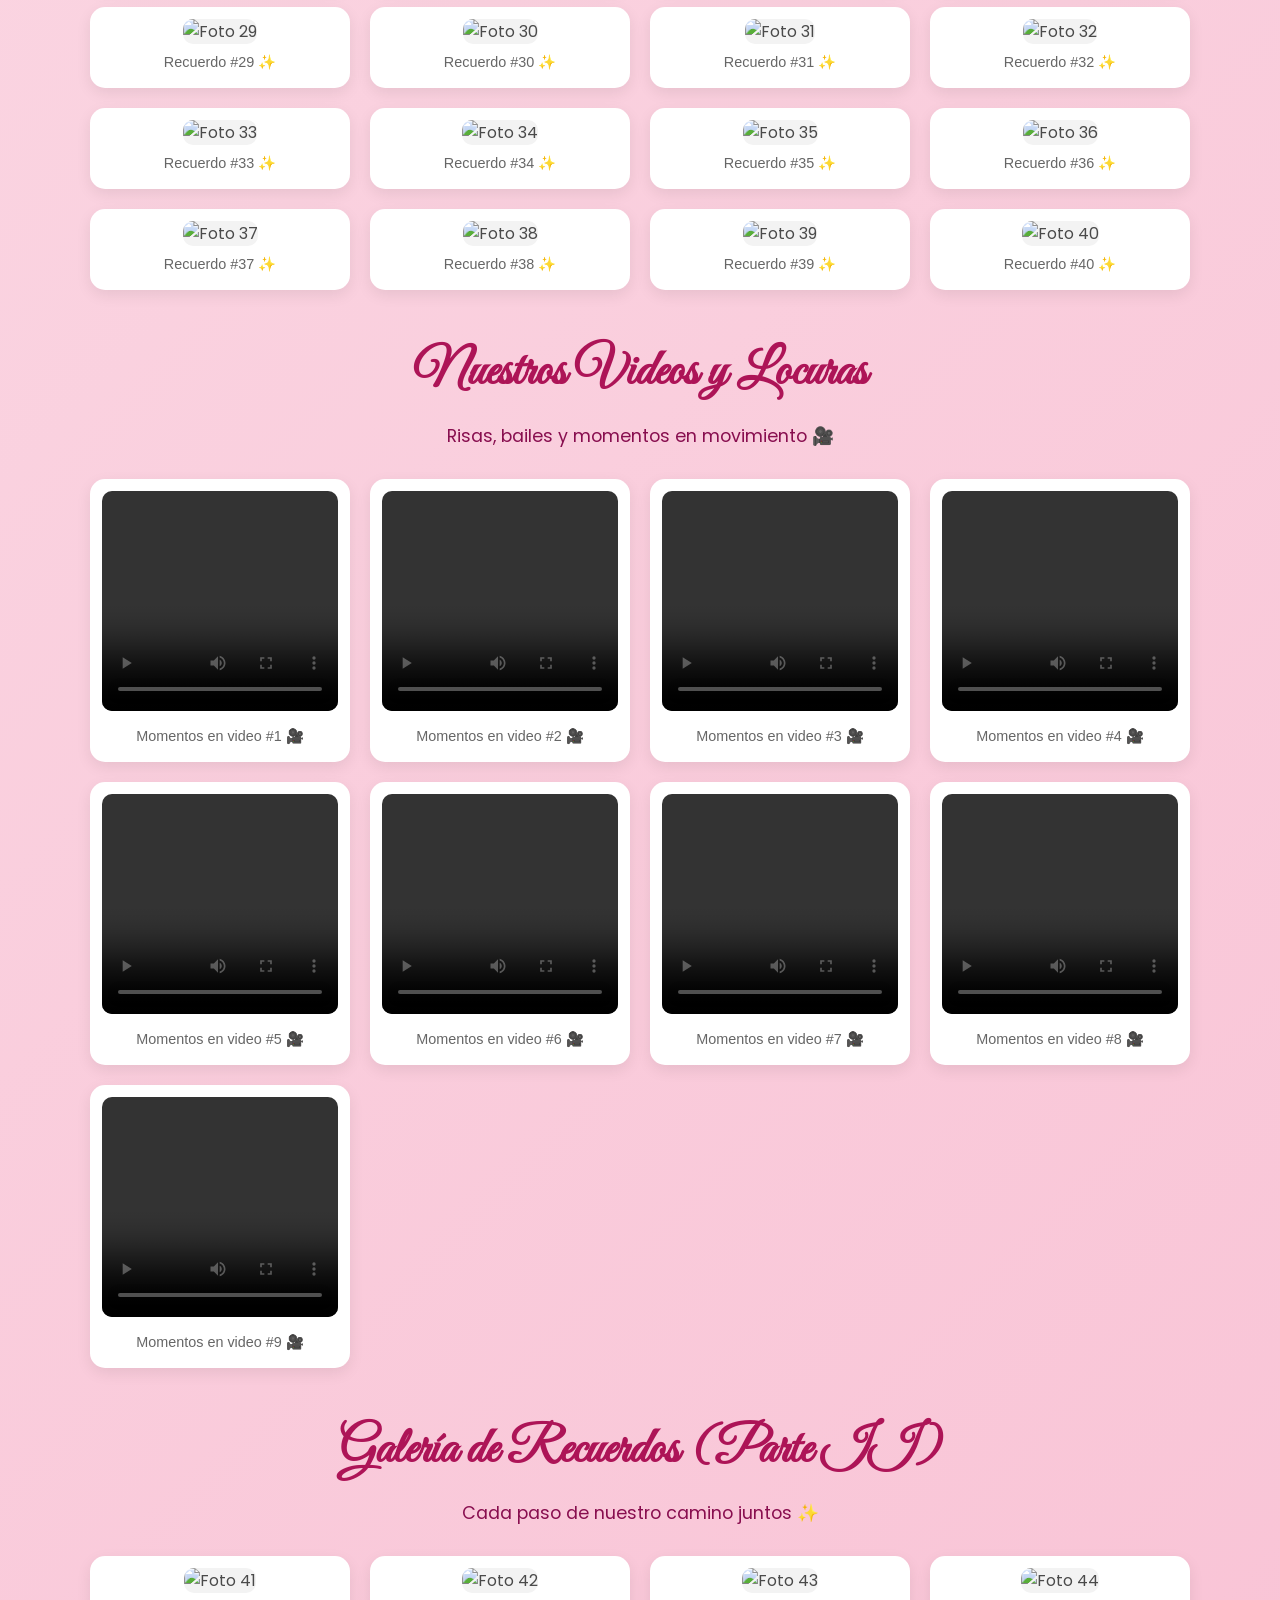
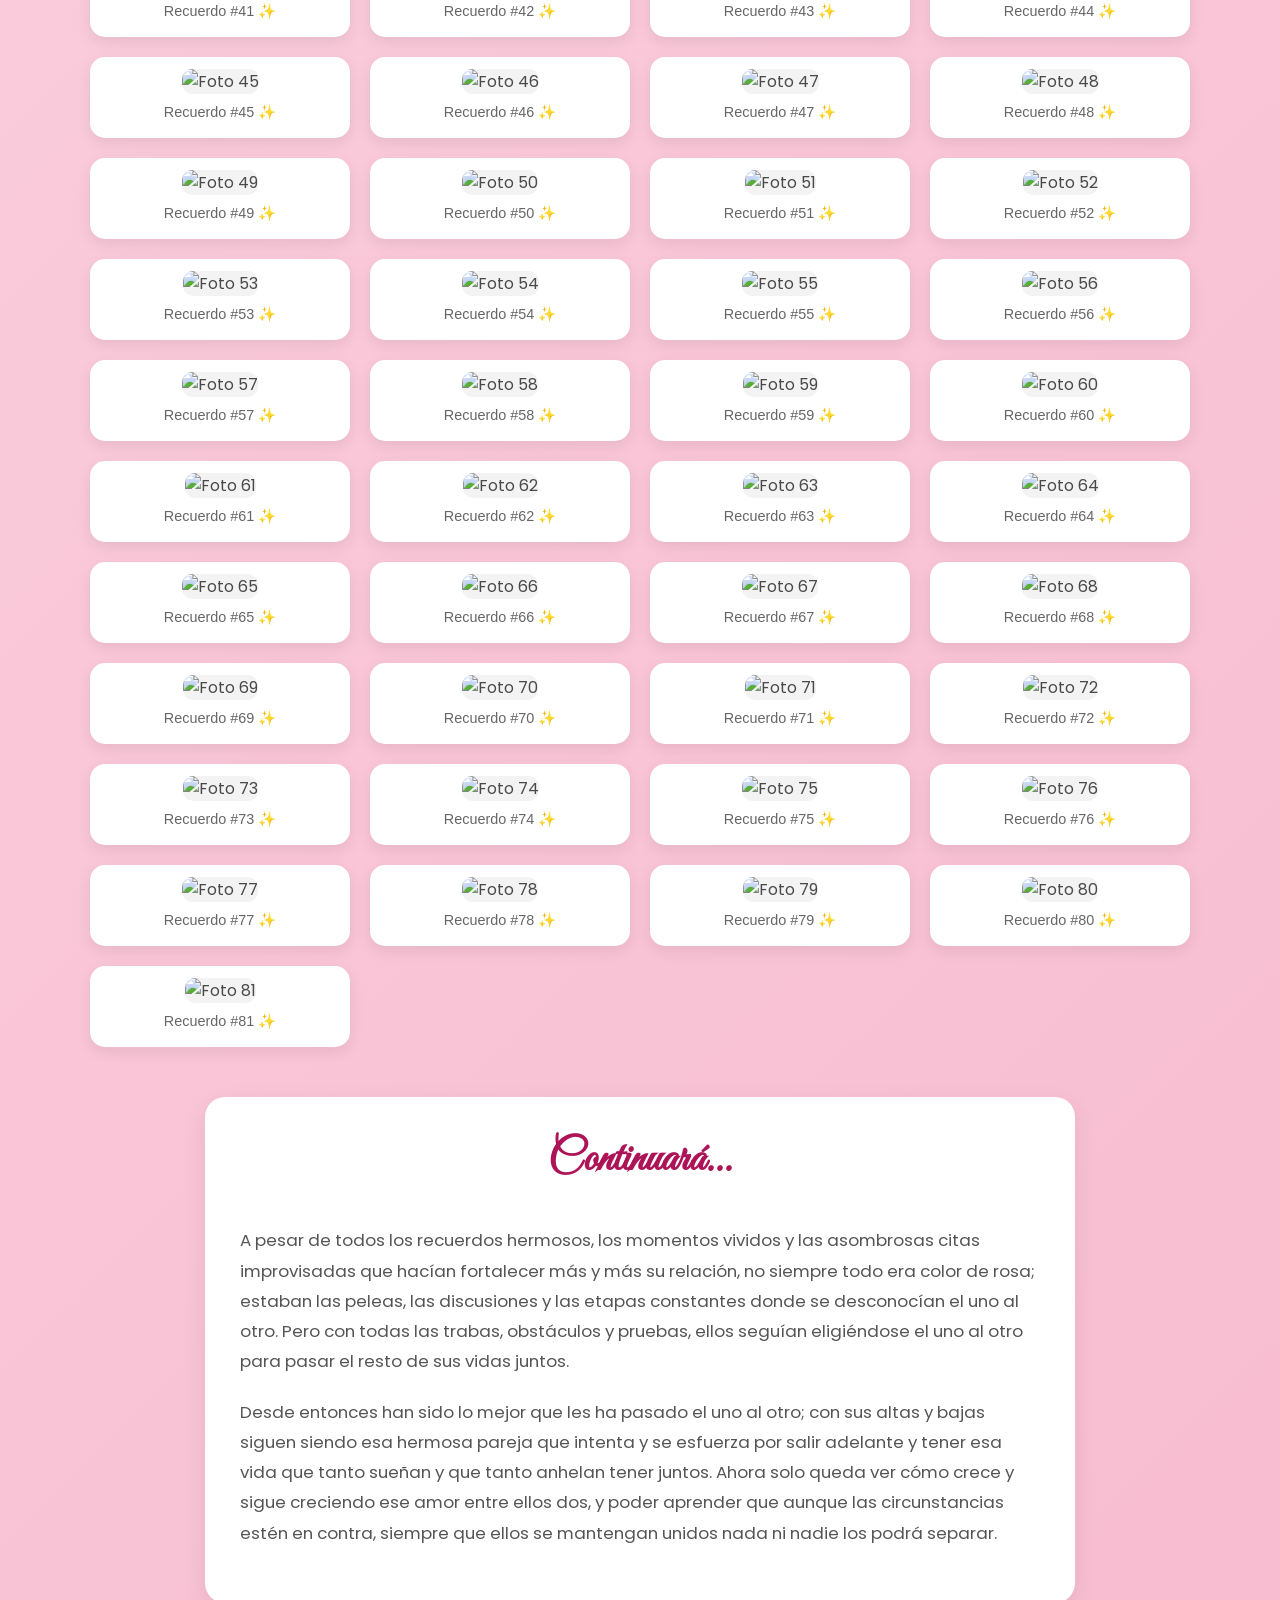
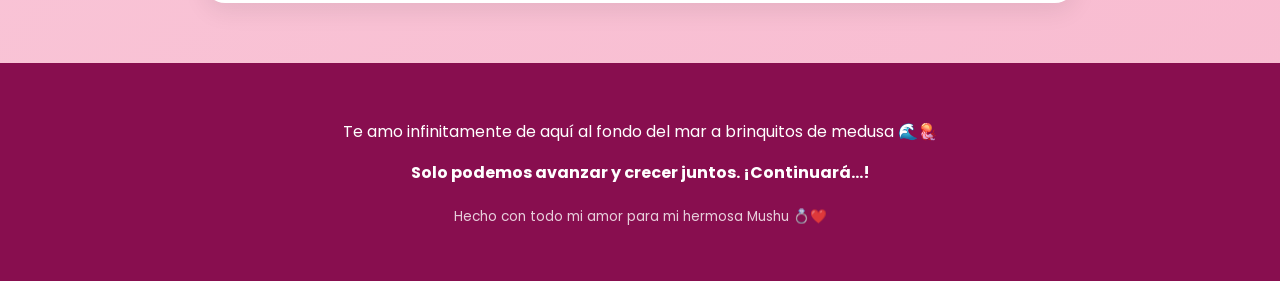
==== commit 91731e2a: "Agregar estructura automatica para 81 fotos y 9 videos" ====
--- a/index.html
+++ b/index.html
@@ -7,44 +7,53 @@
     <!-- Fuentes de Google Fonts -->
     <link href="https://fonts.googleapis.com/css2?family=Poppins:wght@300;400;600&family=Great+Vibes&display=swap" rel="stylesheet">
     <style>
+        :root {
+            --primary-color: #d81b60;
+            --primary-dark: #880e4f;
+            --accent-color: #ad1457;
+            --bg-gradient: linear-gradient(135deg, #fce4ec, #f8bbd0);
+        }
+
         body {
             margin: 0;
             padding: 0;
             font-family: 'Poppins', sans-serif;
-            background: linear-gradient(135deg, #fce4ec, #f8bbd0);
+            background: var(--bg-gradient);
             color: #4a4a4a;
             text-align: center;
         }
 
         header.hero {
             padding: 60px 20px;
-            background: rgba(255, 255, 255, 0.8);
+            background: rgba(255, 255, 255, 0.85);
             box-shadow: 0 4px 15px rgba(0,0,0,0.05);
+            backdrop-filter: blur(5px);
         }
 
         header.hero h1 {
             font-family: 'Great Vibes', cursive;
             font-size: 4.5rem;
-            color: #d81b60;
+            color: var(--primary-color);
             margin: 0;
         }
 
         .subtitle {
             font-size: 1.3rem;
-            color: #880e4f;
+            color: var(--primary-dark);
             margin-top: 10px;
             font-weight: 600;
         }
 
         .date-badge {
             display: inline-block;
-            background: #ad1457;
+            background: var(--accent-color);
             color: white;
-            padding: 6px 16px;
+            padding: 6px 18px;
             border-radius: 20px;
             font-size: 0.95rem;
             margin-top: 15px;
             letter-spacing: 1px;
+            box-shadow: 0 3px 10px rgba(173, 20, 87, 0.3);
         }
 
         .content-box {
@@ -58,7 +67,7 @@
         }
 
         .content-box h2 {
-            color: #ad1457;
+            color: var(--accent-color);
             text-align: center;
             font-family: 'Great Vibes', cursive;
             font-size: 2.8rem;
@@ -73,36 +82,42 @@
         }
 
         .gallery-section {
-            max-width: 1000px;
+            max-width: 1100px;
             margin: 50px auto;
             padding: 0 20px;
         }
 
         .gallery-section h2 {
-            color: #ad1457;
+            color: var(--accent-color);
             font-family: 'Great Vibes', cursive;
-            font-size: 3rem;
+            font-size: 3.2rem;
+            margin-bottom: 10px;
+        }
+
+        .section-desc {
+            font-size: 1.1rem;
+            color: var(--primary-dark);
             margin-bottom: 30px;
         }
 
         .gallery-grid {
-            display: flex;
-            flex-wrap: wrap;
+            display: grid;
+            grid-template-columns: repeat(auto-fill, minmax(240px, 1fr));
+            gap: 20px;
             justify-content: center;
-            gap: 25px;
         }
 
         .media-card {
             background: white;
-            padding: 15px;
+            padding: 12px;
             border-radius: 15px;
             box-shadow: 0 5px 15px rgba(0,0,0,0.08);
-            width: 280px;
-            transition: transform 0.3s ease;
+            transition: transform 0.3s ease, box-shadow 0.3s ease;
         }
 
         .media-card:hover {
             transform: translateY(-5px);
+            box-shadow: 0 8px 25px rgba(0,0,0,0.15);
         }
 
         .media-card img, .media-card video {
@@ -110,22 +125,29 @@
             height: 220px;
             object-fit: cover;
             border-radius: 10px;
+            background-color: #f3f3f3;
         }
 
         .media-card p {
-            margin-top: 12px;
-            font-size: 0.95rem;
+            margin: 10px 0 5px 0;
+            font-size: 0.9rem;
             color: #666;
             text-align: center;
+            font-weight: 500;
         }
 
         footer {
-            padding: 30px 20px;
-            background: #880e4f;
+            padding: 40px 20px;
+            background: var(--primary-dark);
             color: white;
             font-size: 1rem;
             margin-top: 60px;
             line-height: 1.6;
+        }
+
+        /* Indicador de estado para imágenes no encontradas */
+        img:-moz-broken, img:broken {
+            opacity: 0.5;
         }
     </style>
 </head>
@@ -153,7 +175,7 @@
     <section class="content-box">
         <h2>Inseparables</h2>
         <p>
-            Pedro y Laura se volvieron inseparables desde aquella vez que cruzaron miradas, hasta ahora que se les cruzan los cables a los dos en ocasiones. Empezaron a conocerse y a descubrir todas y cada una de las facetas del otro: algunas buenas, otras malas, pero nunca dejaron de amaraje. Hubieron problemas, discusiones, rompimientos, desilusiones e incluso insultos, pero su amor jamás se apagaba; seguía siendo el mismo e incluso más fuerte, porque era verdadero amor.
+            Pedro y Laura se volvieron inseparables desde aquella vez que cruzaron miradas, hasta ahora que se les cruzan los cables a los dos en ocasiones. Empezaron a conocerse y a descubrir todas y cada una de las facetas del otro: algunas buenas, otras malas, pero nunca dejaron de amarse. Hubieron problemas, discusiones, rompimientos, desilusiones e incluso insultos, pero su amor jamás se apagaba; seguía siendo el mismo e incluso más fuerte, porque era verdadero amor.
         </p>
         <p>
             Y aunque en algunas ocasiones todo era problemas, ellos jamás se abandonaron. Cada obstáculo hacía más fuerte su relación. No todo era malo: salían, iban al cine, comían helado, veían películas, hacían hasta mercado juntos y charlaban de cómo iba a ser cuando se casaran y tuvieran su casita juntos. Su primera cita fue en el cine, un poco improvisada pero sin duda la mejor de todas (vieron <em>Moana</em> y la pasaron de maravilla). Compartían comida, hacían postres juntos (Laura los hacía y Pedro solo veía), bailaban, cantaban, y hasta decidieron el nombre de su primera hija, la cual se llamará <strong>Nabi</strong>. Desde entonces su visión ya no era solo un noviazgo, sino de una familia.
@@ -171,37 +193,30 @@
         </p>
     </section>
 
-    <!-- GALERÍA DE FOTOS Y RECUERDOS -->
+    <!-- SECCIÓN 1 DE FOTOS (FOTOS 1 A 40) -->
     <section class="gallery-section">
-        <h2>Nuestros Recuerdos Favoritos</h2>
-        <div class="gallery-grid">
-            
-            <!-- Foto 1 -->
-            <div class="media-card">
-                <img src="assets/foto1.jpg" alt="Momento juntos">
-                <p>De aquí al fondo del mar a brinquitos de medusa 🌊</p>
-            </div>
-
-            <!-- Foto 2 -->
-            <div class="media-card">
-                <img src="assets/foto2.jpg" alt="Paseo juntos">
-                <p>Caminando juntos hacia adelante 🤍</p>
-            </div>
-
-            <!-- Foto 3 -->
-            <div class="media-card">
-                <img src="assets/foto3.jpg" alt="Aventura en el río">
-                <p>Nuestras aventuras y risas invaluables ✨</p>
-            </div>
-
-            <!-- Foto 4 -->
-            <div class="media-card">
-                <img src="assets/foto4.jpg" alt="Celebración de mes">
-                <p>Celebrando cada pasito de nuestro amor 🎂</p>
-            </div>
-
-            <!-- Puedes agregar más fotos o videos duplicando las tarjetas de arriba -->
-
+        <h2>Galería de Recuerdos (Parte I)</h2>
+        <p class="section-desc">Nuestros primeros momentos inolvidables 📸</p>
+        <div class="gallery-grid" id="photo-gallery-1">
+            <!-- Las fotos 1 a 40 se cargan automáticamente desde JS -->
+        </div>
+    </section>
+
+    <!-- SECCIÓN DE VIDEOS (9 VIDEOS) -->
+    <section class="gallery-section">
+        <h2>Nuestros Videos y Locuras</h2>
+        <p class="section-desc">Risas, bailes y momentos en movimiento 🎥</p>
+        <div class="gallery-grid" id="video-gallery">
+            <!-- Los 9 videos se cargan automáticamente desde JS -->
+        </div>
+    </section>
+
+    <!-- SECCIÓN 2 DE FOTOS (FOTOS 41 A 81) -->
+    <section class="gallery-section">
+        <h2>Galería de Recuerdos (Parte II)</h2>
+        <p class="section-desc">Cada paso de nuestro camino juntos ✨</p>
+        <div class="gallery-grid" id="photo-gallery-2">
+            <!-- Las fotos 41 a 81 se cargan automáticamente desde JS -->
         </div>
     </section>
 
@@ -218,10 +233,54 @@
 
     <!-- PIE DE PÁGINA -->
     <footer>
-        <p>Te amo infinitamente de aquí al fondo del mar a brinquitos de medusa.</p>
+        <p>Te amo infinitamente de aquí al fondo del mar a brinquitos de medusa 🌊🪼</p>
         <p><strong>Solo podemos avanzar y crecer juntos. ¡Continuará...!</strong></p>
-        <p style="font-size: 0.85rem; margin-top: 15px; opacity: 0.8;">Hecho con todo mi amor para mi hermosa Mushu 💍❤️</p>
+        <p style="font-size: 0.85rem; margin-top: 20px; opacity: 0.8;">Hecho con todo mi amor para mi hermosa Mushu 💍❤️</p>
     </footer>
 
+    <!-- SCRIPT PARA GENERAR AUTOMÁTICAMENTE LAS 81 FOTOS Y 9 VIDEOS -->
+    <script>
+        document.addEventListener("DOMContentLoaded", function() {
+            const gallery1 = document.getElementById("photo-gallery-1");
+            const gallery2 = document.getElementById("photo-gallery-2");
+            const videoGallery = document.getElementById("video-gallery");
+
+            // Generar Fotos 1 a 40
+            for (let i = 1; i <= 40; i++) {
+                const card = document.createElement("div");
+                card.className = "media-card";
+                card.innerHTML = `
+                    <img src="assets/foto${i}.jpg" alt="Foto ${i}" loading="lazy">
+                    <p>Recuerdo #${i} ✨</p>
+                `;
+                gallery1.appendChild(card);
+            }
+
+            // Generar 9 Videos
+            for (let i = 1; i <= 9; i++) {
+                const card = document.createElement("div");
+                card.className = "media-card";
+                card.innerHTML = `
+                    <video controls preload="metadata">
+                        <source src="assets/video${i}.mp4" type="video/mp4">
+                        Tu navegador no soporta reproducción de video.
+                    </video>
+                    <p>Momentos en video #${i} 🎥</p>
+                `;
+                videoGallery.appendChild(card);
+            }
+
+            // Generar Fotos 41 a 81
+            for (let i = 41; i <= 81; i++) {
+                const card = document.createElement("div");
+                card.className = "media-card";
+                card.innerHTML = `
+                    <img src="assets/foto${i}.jpg" alt="Foto ${i}" loading="lazy">
+                    <p>Recuerdo #${i} ✨</p>
+                `;
+                gallery2.appendChild(card);
+            }
+        });
+    </script>
 </body>
 </html>
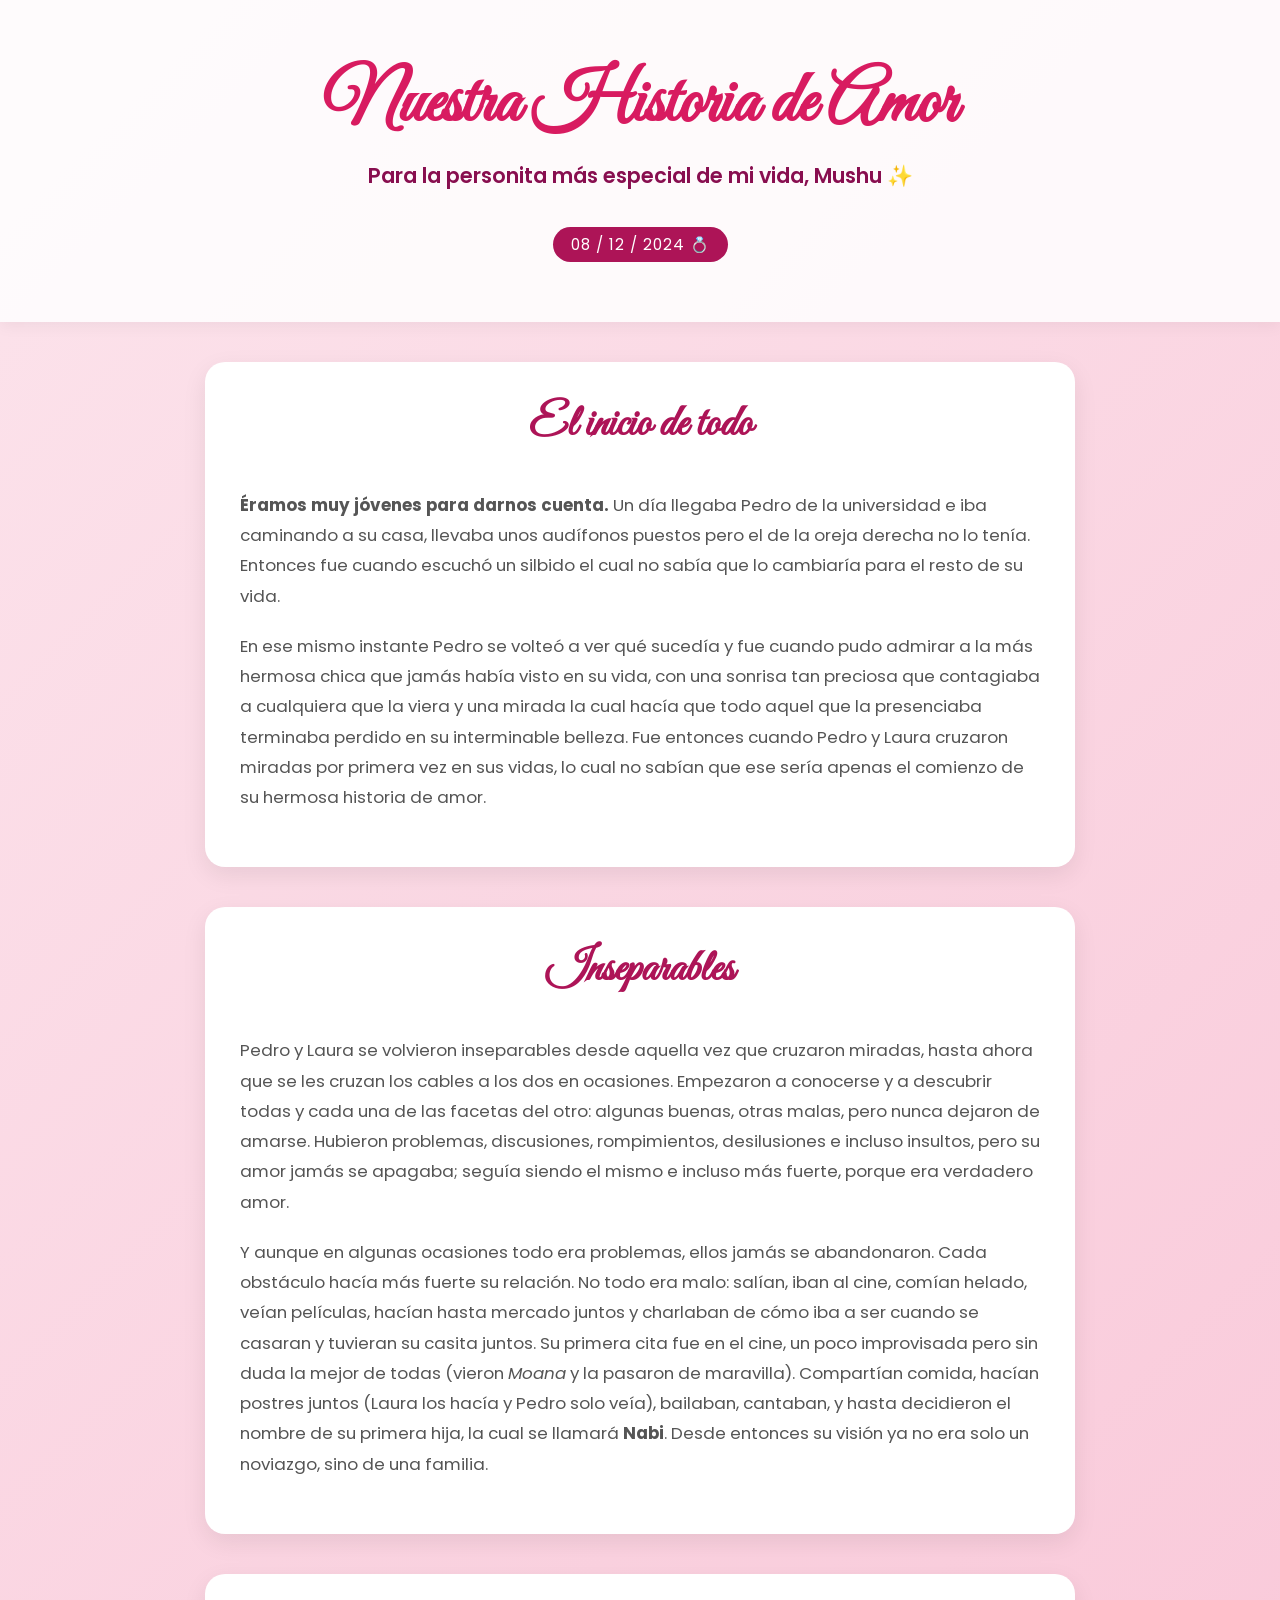
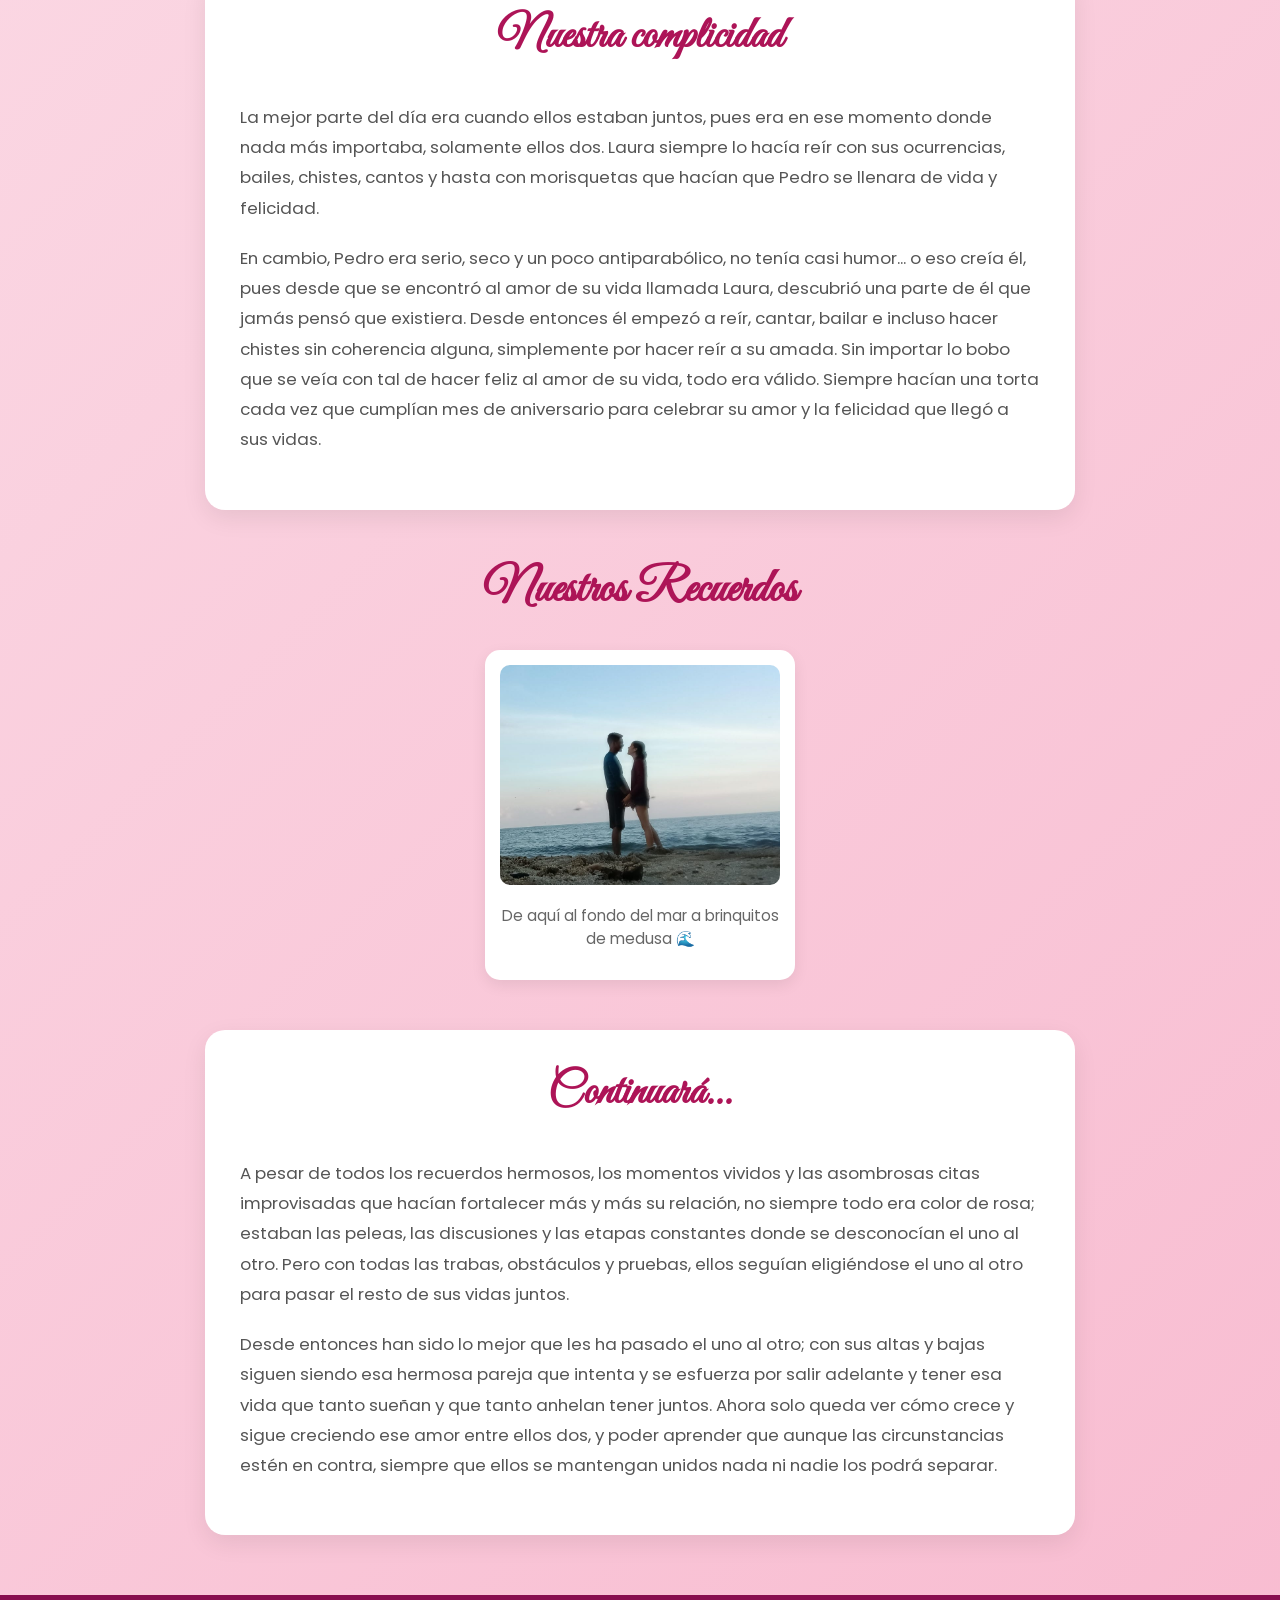
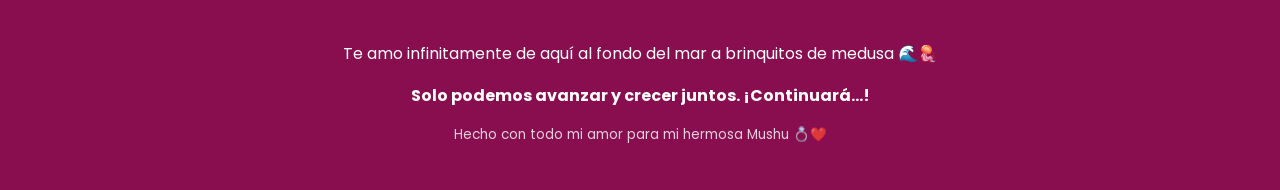
==== commit 43d61912: "Corregir index.html para evitar error de compilacion" ====
--- a/index.html
+++ b/index.html
@@ -7,18 +7,11 @@
     <!-- Fuentes de Google Fonts -->
     <link href="https://fonts.googleapis.com/css2?family=Poppins:wght@300;400;600&family=Great+Vibes&display=swap" rel="stylesheet">
     <style>
-        :root {
-            --primary-color: #d81b60;
-            --primary-dark: #880e4f;
-            --accent-color: #ad1457;
-            --bg-gradient: linear-gradient(135deg, #fce4ec, #f8bbd0);
-        }
-
         body {
             margin: 0;
             padding: 0;
             font-family: 'Poppins', sans-serif;
-            background: var(--bg-gradient);
+            background: linear-gradient(135deg, #fce4ec, #f8bbd0);
             color: #4a4a4a;
             text-align: center;
         }
@@ -27,33 +20,31 @@
             padding: 60px 20px;
             background: rgba(255, 255, 255, 0.85);
             box-shadow: 0 4px 15px rgba(0,0,0,0.05);
-            backdrop-filter: blur(5px);
         }
 
         header.hero h1 {
             font-family: 'Great Vibes', cursive;
             font-size: 4.5rem;
-            color: var(--primary-color);
+            color: #d81b60;
             margin: 0;
         }
 
         .subtitle {
             font-size: 1.3rem;
-            color: var(--primary-dark);
+            color: #880e4f;
             margin-top: 10px;
             font-weight: 600;
         }
 
         .date-badge {
             display: inline-block;
-            background: var(--accent-color);
+            background: #ad1457;
             color: white;
             padding: 6px 18px;
             border-radius: 20px;
             font-size: 0.95rem;
             margin-top: 15px;
             letter-spacing: 1px;
-            box-shadow: 0 3px 10px rgba(173, 20, 87, 0.3);
         }
 
         .content-box {
@@ -67,7 +58,7 @@
         }
 
         .content-box h2 {
-            color: var(--accent-color);
+            color: #ad1457;
             text-align: center;
             font-family: 'Great Vibes', cursive;
             font-size: 2.8rem;
@@ -82,42 +73,31 @@
         }
 
         .gallery-section {
-            max-width: 1100px;
+            max-width: 1000px;
             margin: 50px auto;
             padding: 0 20px;
         }
 
         .gallery-section h2 {
-            color: var(--accent-color);
+            color: #ad1457;
             font-family: 'Great Vibes', cursive;
-            font-size: 3.2rem;
-            margin-bottom: 10px;
-        }
-
-        .section-desc {
-            font-size: 1.1rem;
-            color: var(--primary-dark);
+            font-size: 3rem;
             margin-bottom: 30px;
         }
 
         .gallery-grid {
-            display: grid;
-            grid-template-columns: repeat(auto-fill, minmax(240px, 1fr));
-            gap: 20px;
+            display: flex;
+            flex-wrap: wrap;
             justify-content: center;
+            gap: 25px;
         }
 
         .media-card {
             background: white;
-            padding: 12px;
+            padding: 15px;
             border-radius: 15px;
             box-shadow: 0 5px 15px rgba(0,0,0,0.08);
-            transition: transform 0.3s ease, box-shadow 0.3s ease;
-        }
-
-        .media-card:hover {
-            transform: translateY(-5px);
-            box-shadow: 0 8px 25px rgba(0,0,0,0.15);
+            width: 280px;
         }
 
         .media-card img, .media-card video {
@@ -125,29 +105,22 @@
             height: 220px;
             object-fit: cover;
             border-radius: 10px;
-            background-color: #f3f3f3;
         }
 
         .media-card p {
-            margin: 10px 0 5px 0;
-            font-size: 0.9rem;
+            margin-top: 12px;
+            font-size: 0.95rem;
             color: #666;
             text-align: center;
-            font-weight: 500;
         }
 
         footer {
-            padding: 40px 20px;
-            background: var(--primary-dark);
+            padding: 30px 20px;
+            background: #880e4f;
             color: white;
             font-size: 1rem;
             margin-top: 60px;
             line-height: 1.6;
-        }
-
-        /* Indicador de estado para imágenes no encontradas */
-        img:-moz-broken, img:broken {
-            opacity: 0.5;
         }
     </style>
 </head>
@@ -160,7 +133,7 @@
         <div class="date-badge">08 / 12 / 2024 💍</div>
     </header>
 
-    <!-- CAPÍTULO 1: CÓMO EMPEZÓ TODO -->
+    <!-- CAPÍTULO 1 -->
     <section class="content-box">
         <h2>El inicio de todo</h2>
         <p>
@@ -171,7 +144,7 @@
         </p>
     </section>
 
-    <!-- CAPÍTULO 2: CRECIENDO JUNTOS -->
+    <!-- CAPÍTULO 2 -->
     <section class="content-box">
         <h2>Inseparables</h2>
         <p>
@@ -182,7 +155,7 @@
         </p>
     </section>
 
-    <!-- CAPÍTULO 3: CAMBIOS Y COMPLICIDAD -->
+    <!-- CAPÍTULO 3 -->
     <section class="content-box">
         <h2>Nuestra complicidad</h2>
         <p>
@@ -193,34 +166,18 @@
         </p>
     </section>
 
-    <!-- SECCIÓN 1 DE FOTOS (FOTOS 1 A 40) -->
+    <!-- GALERÍA DE PRUEBA -->
     <section class="gallery-section">
-        <h2>Galería de Recuerdos (Parte I)</h2>
-        <p class="section-desc">Nuestros primeros momentos inolvidables 📸</p>
-        <div class="gallery-grid" id="photo-gallery-1">
-            <!-- Las fotos 1 a 40 se cargan automáticamente desde JS -->
+        <h2>Nuestros Recuerdos</h2>
+        <div class="gallery-grid">
+            <div class="media-card">
+                <img src="assets/foto1.jpg" alt="Momento juntos">
+                <p>De aquí al fondo del mar a brinquitos de medusa 🌊</p>
+            </div>
         </div>
     </section>
 
-    <!-- SECCIÓN DE VIDEOS (9 VIDEOS) -->
-    <section class="gallery-section">
-        <h2>Nuestros Videos y Locuras</h2>
-        <p class="section-desc">Risas, bailes y momentos en movimiento 🎥</p>
-        <div class="gallery-grid" id="video-gallery">
-            <!-- Los 9 videos se cargan automáticamente desde JS -->
-        </div>
-    </section>
-
-    <!-- SECCIÓN 2 DE FOTOS (FOTOS 41 A 81) -->
-    <section class="gallery-section">
-        <h2>Galería de Recuerdos (Parte II)</h2>
-        <p class="section-desc">Cada paso de nuestro camino juntos ✨</p>
-        <div class="gallery-grid" id="photo-gallery-2">
-            <!-- Las fotos 41 a 81 se cargan automáticamente desde JS -->
-        </div>
-    </section>
-
-    <!-- CIERRE DE LA HISTORIA -->
+    <!-- CIERRE -->
     <section class="content-box">
         <h2>Continuará...</h2>
         <p>
@@ -235,52 +192,8 @@
     <footer>
         <p>Te amo infinitamente de aquí al fondo del mar a brinquitos de medusa 🌊🪼</p>
         <p><strong>Solo podemos avanzar y crecer juntos. ¡Continuará...!</strong></p>
-        <p style="font-size: 0.85rem; margin-top: 20px; opacity: 0.8;">Hecho con todo mi amor para mi hermosa Mushu 💍❤️</p>
+        <p style="font-size: 0.85rem; margin-top: 15px; opacity: 0.8;">Hecho con todo mi amor para mi hermosa Mushu 💍❤️</p>
     </footer>
 
-    <!-- SCRIPT PARA GENERAR AUTOMÁTICAMENTE LAS 81 FOTOS Y 9 VIDEOS -->
-    <script>
-        document.addEventListener("DOMContentLoaded", function() {
-            const gallery1 = document.getElementById("photo-gallery-1");
-            const gallery2 = document.getElementById("photo-gallery-2");
-            const videoGallery = document.getElementById("video-gallery");
-
-            // Generar Fotos 1 a 40
-            for (let i = 1; i <= 40; i++) {
-                const card = document.createElement("div");
-                card.className = "media-card";
-                card.innerHTML = `
-                    <img src="assets/foto${i}.jpg" alt="Foto ${i}" loading="lazy">
-                    <p>Recuerdo #${i} ✨</p>
-                `;
-                gallery1.appendChild(card);
-            }
-
-            // Generar 9 Videos
-            for (let i = 1; i <= 9; i++) {
-                const card = document.createElement("div");
-                card.className = "media-card";
-                card.innerHTML = `
-                    <video controls preload="metadata">
-                        <source src="assets/video${i}.mp4" type="video/mp4">
-                        Tu navegador no soporta reproducción de video.
-                    </video>
-                    <p>Momentos en video #${i} 🎥</p>
-                `;
-                videoGallery.appendChild(card);
-            }
-
-            // Generar Fotos 41 a 81
-            for (let i = 41; i <= 81; i++) {
-                const card = document.createElement("div");
-                card.className = "media-card";
-                card.innerHTML = `
-                    <img src="assets/foto${i}.jpg" alt="Foto ${i}" loading="lazy">
-                    <p>Recuerdo #${i} ✨</p>
-                `;
-                gallery2.appendChild(card);
-            }
-        });
-    </script>
 </body>
 </html>
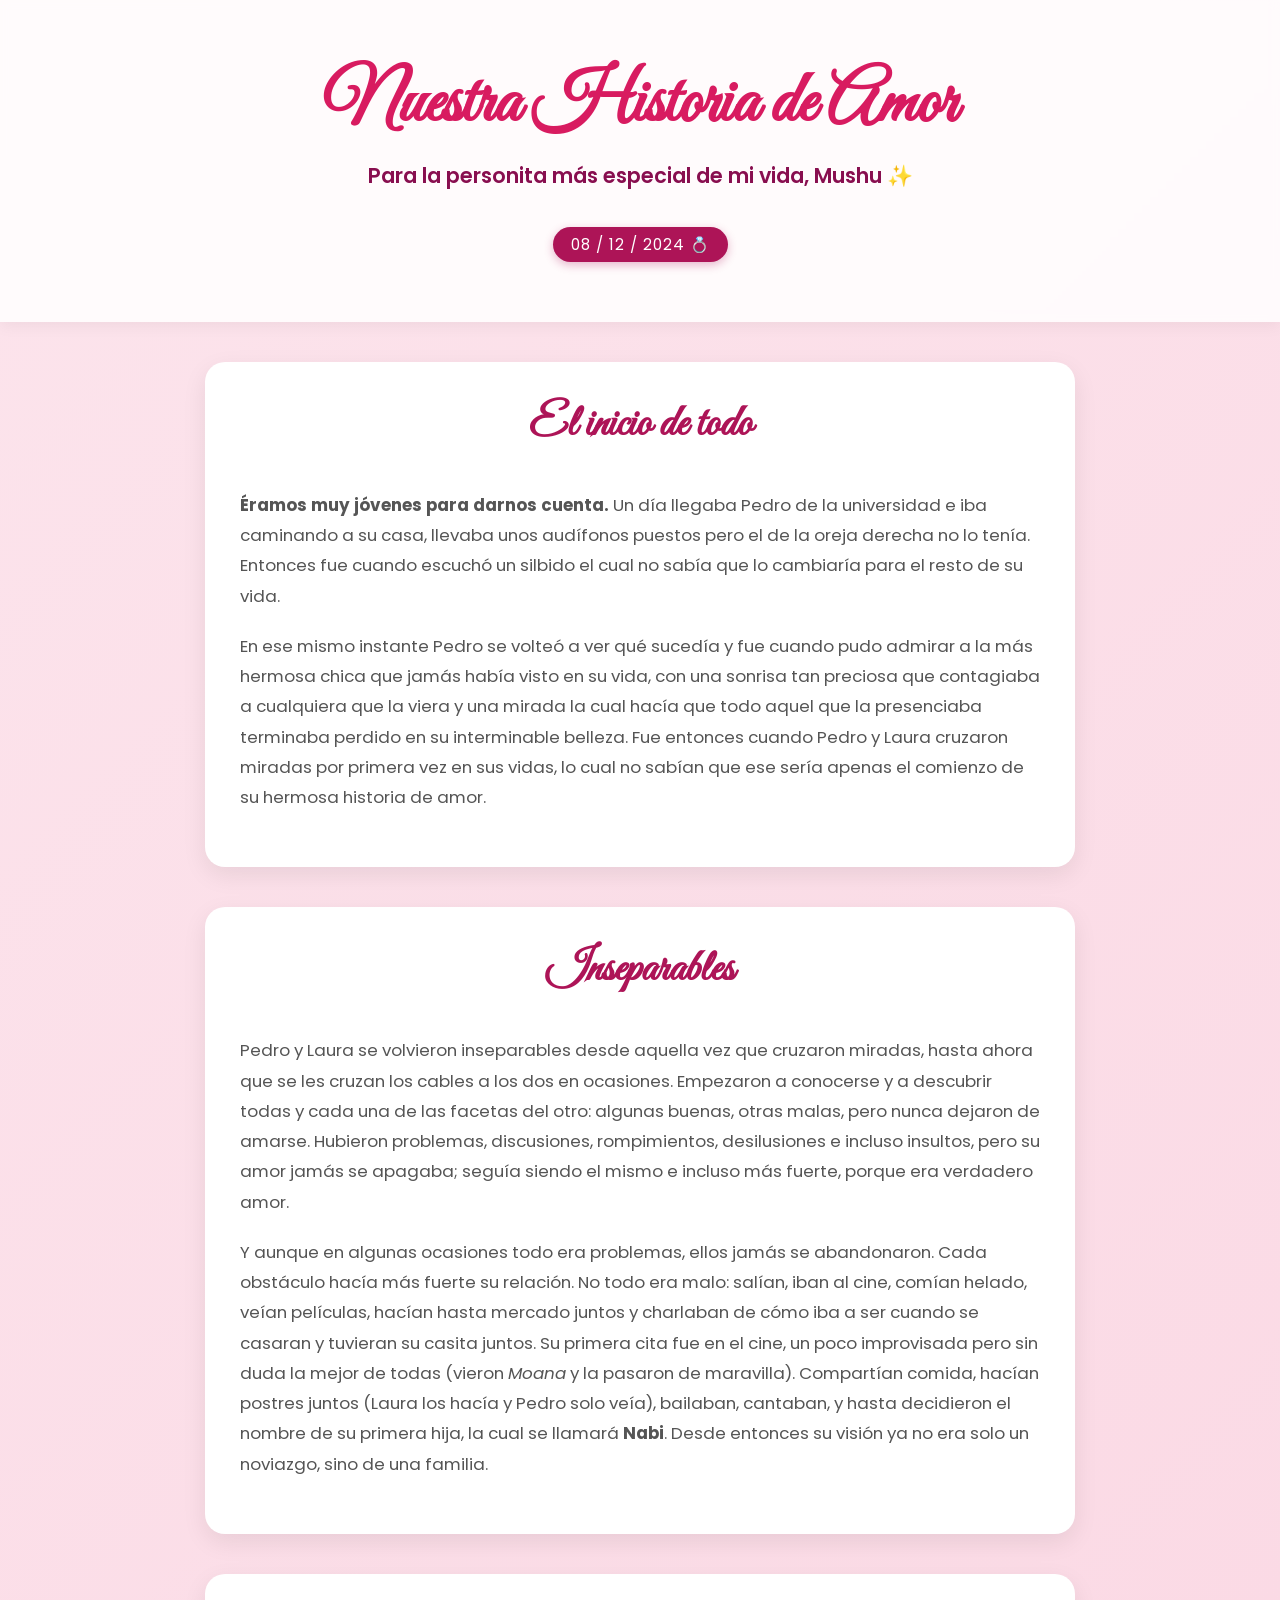
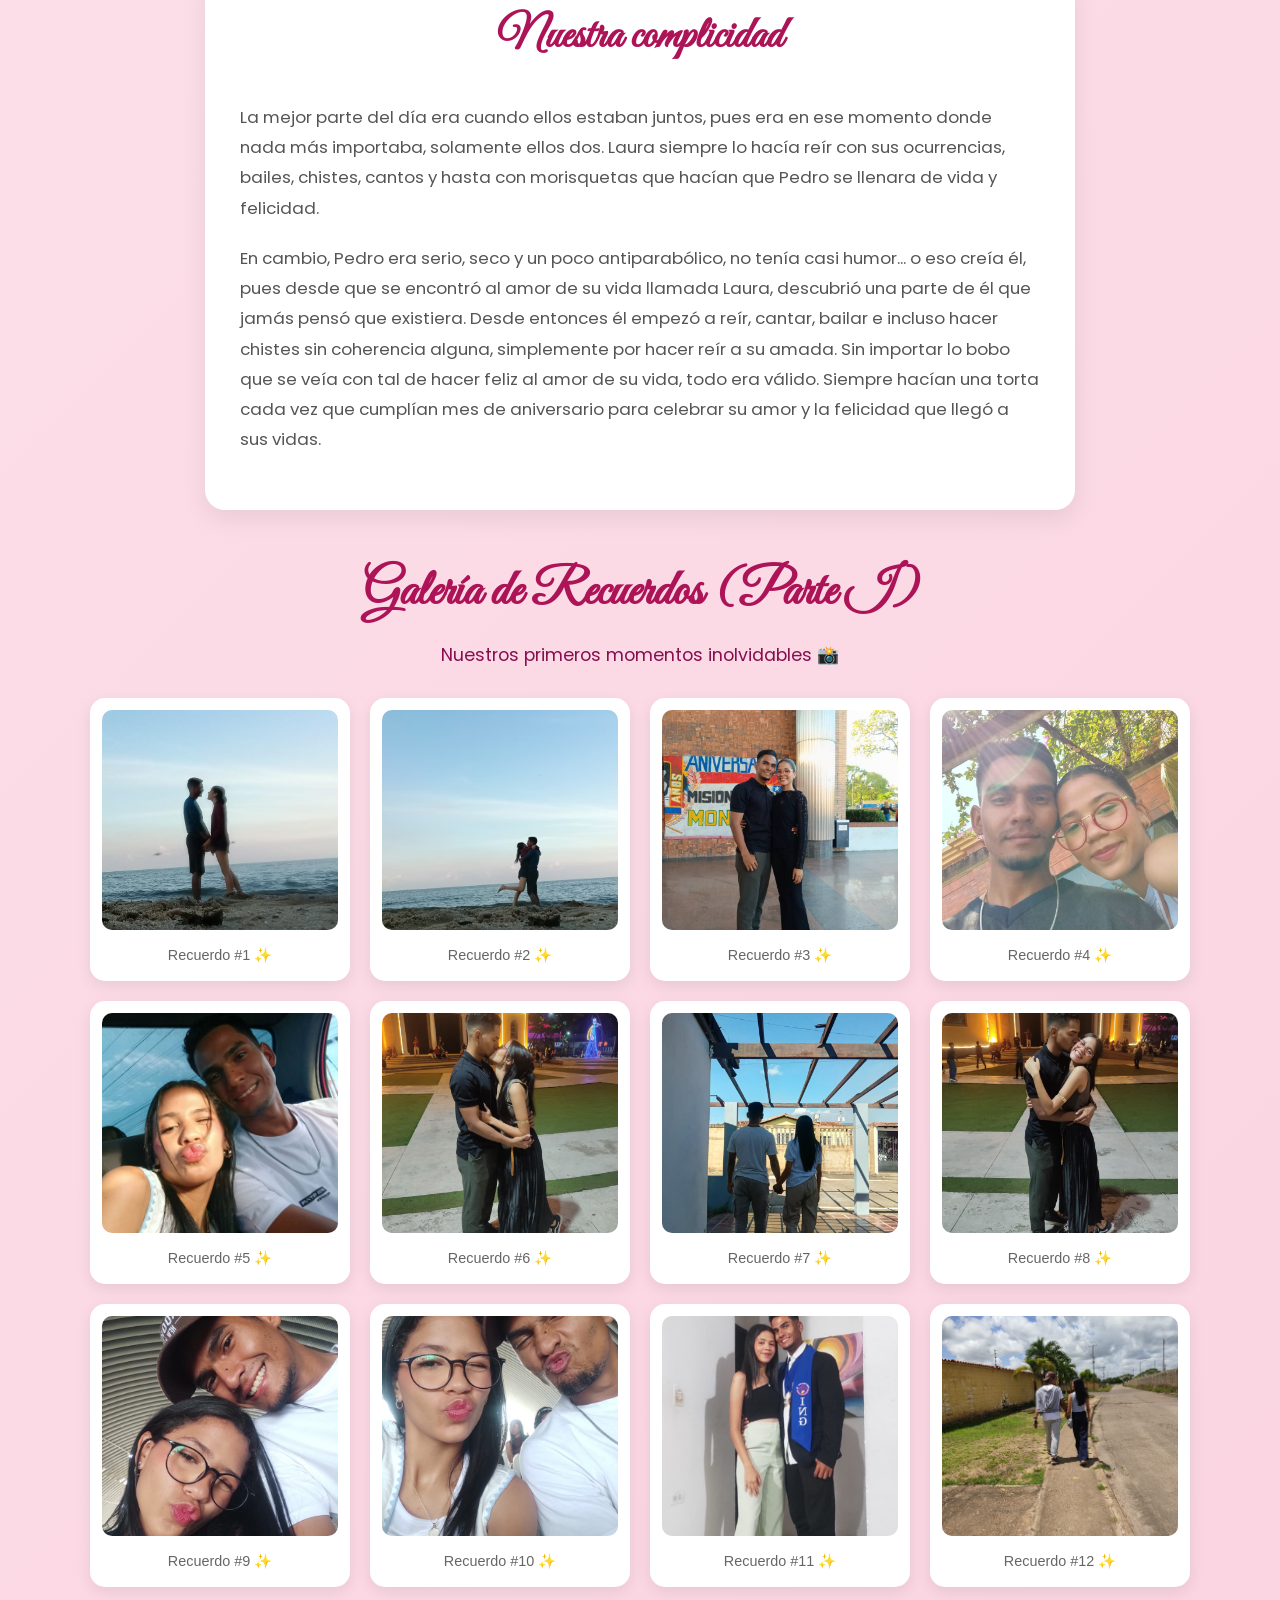
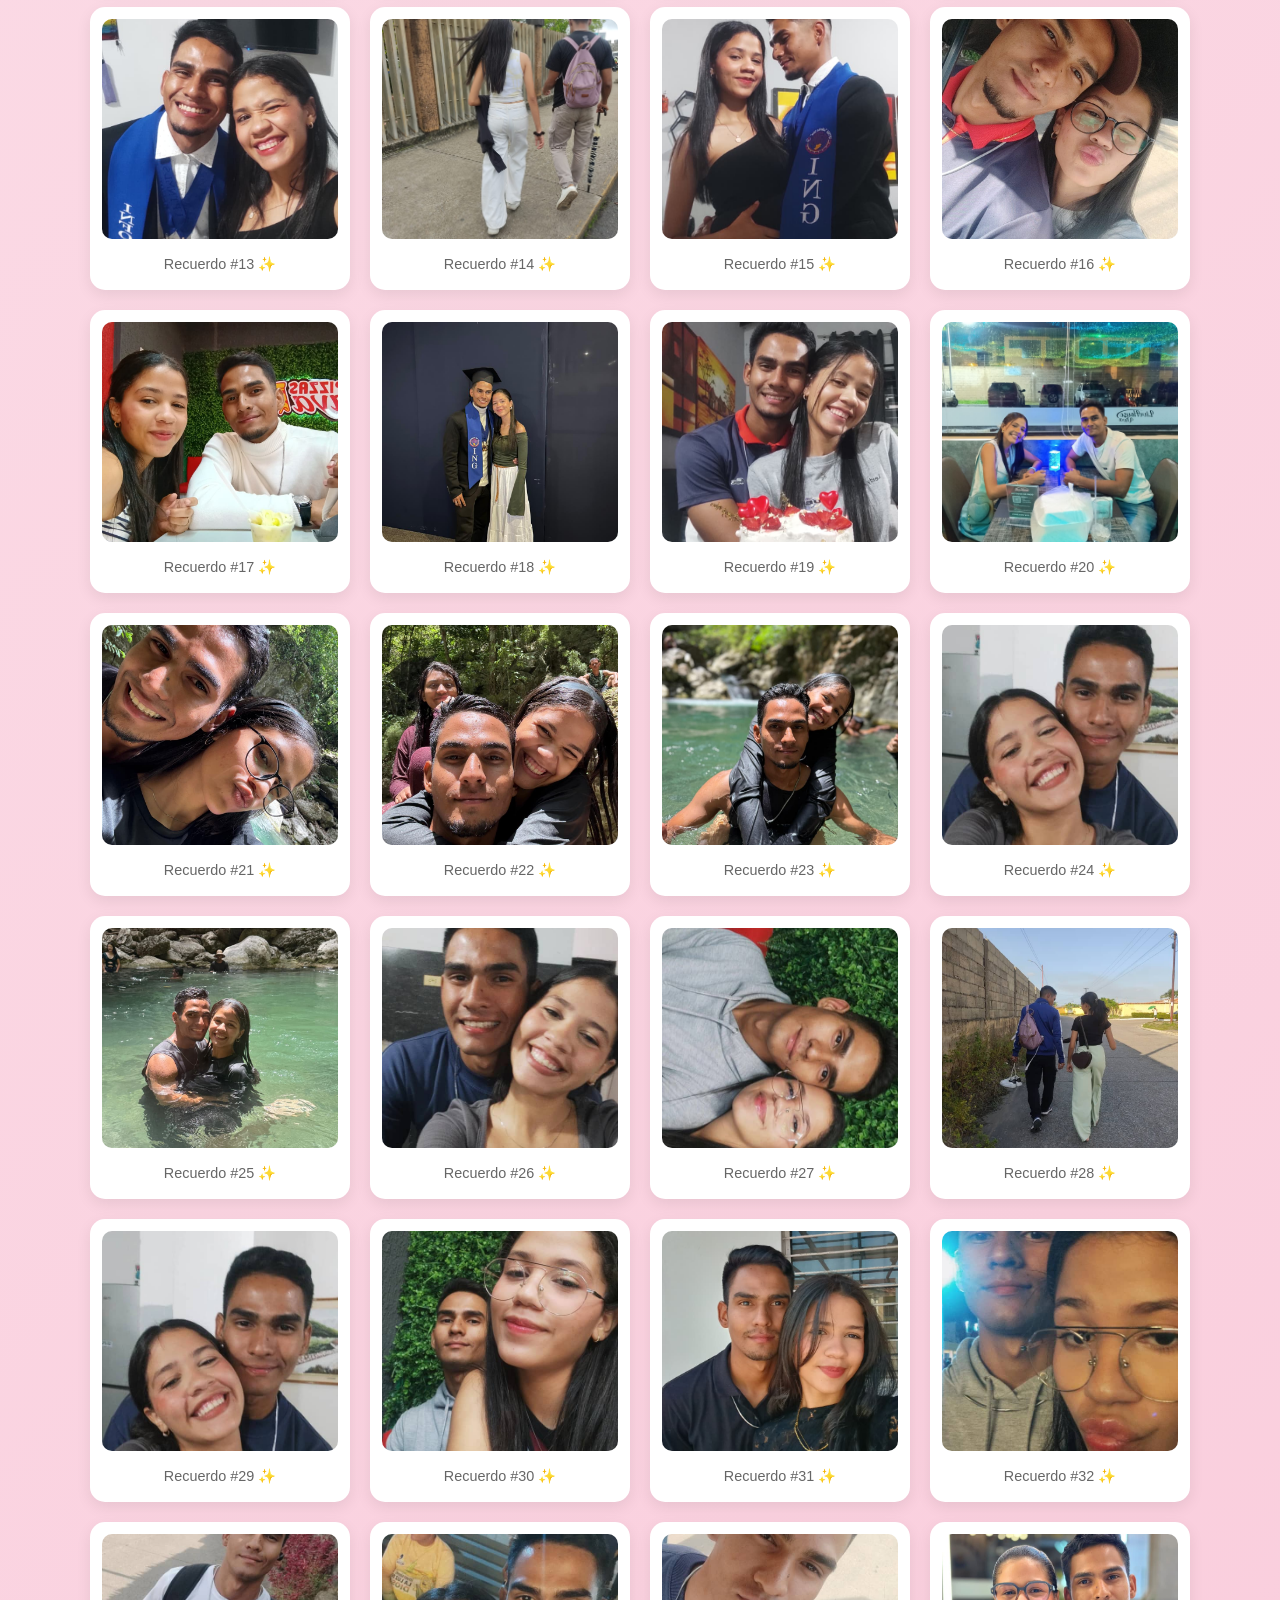
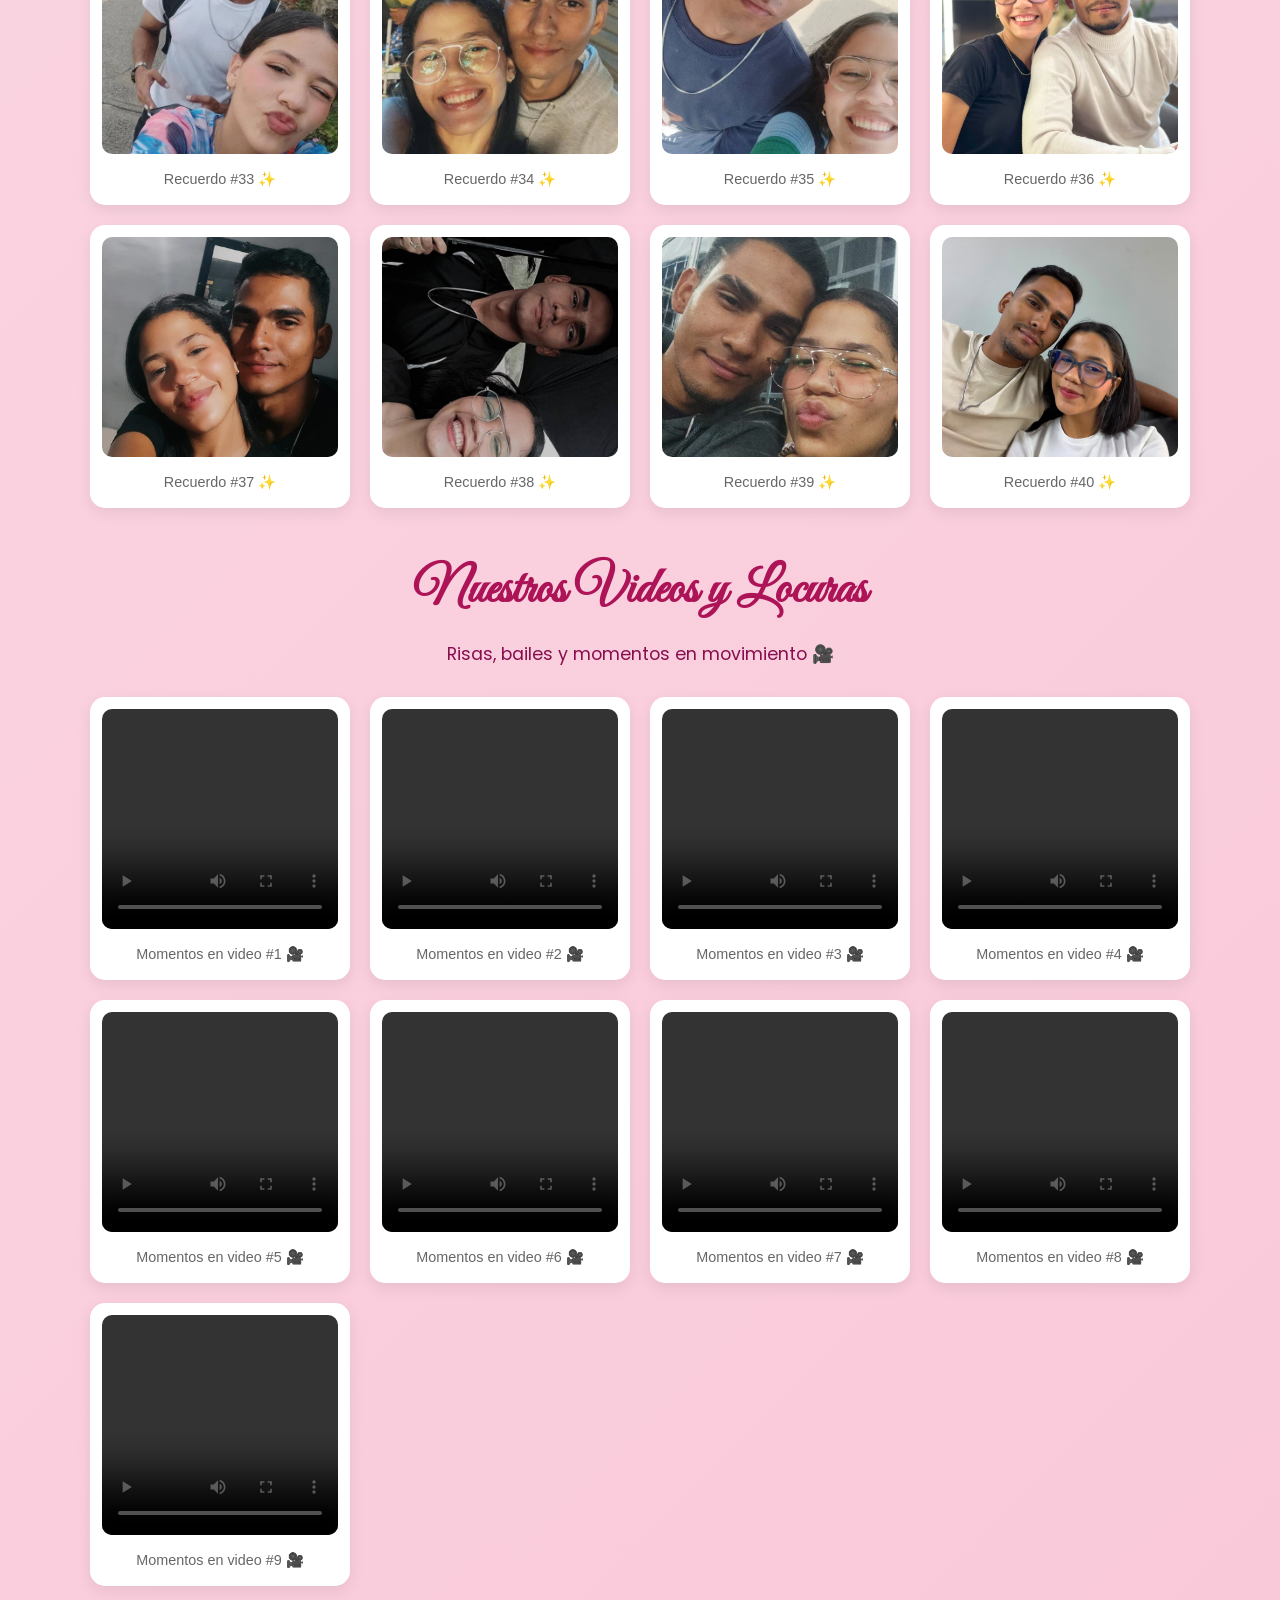
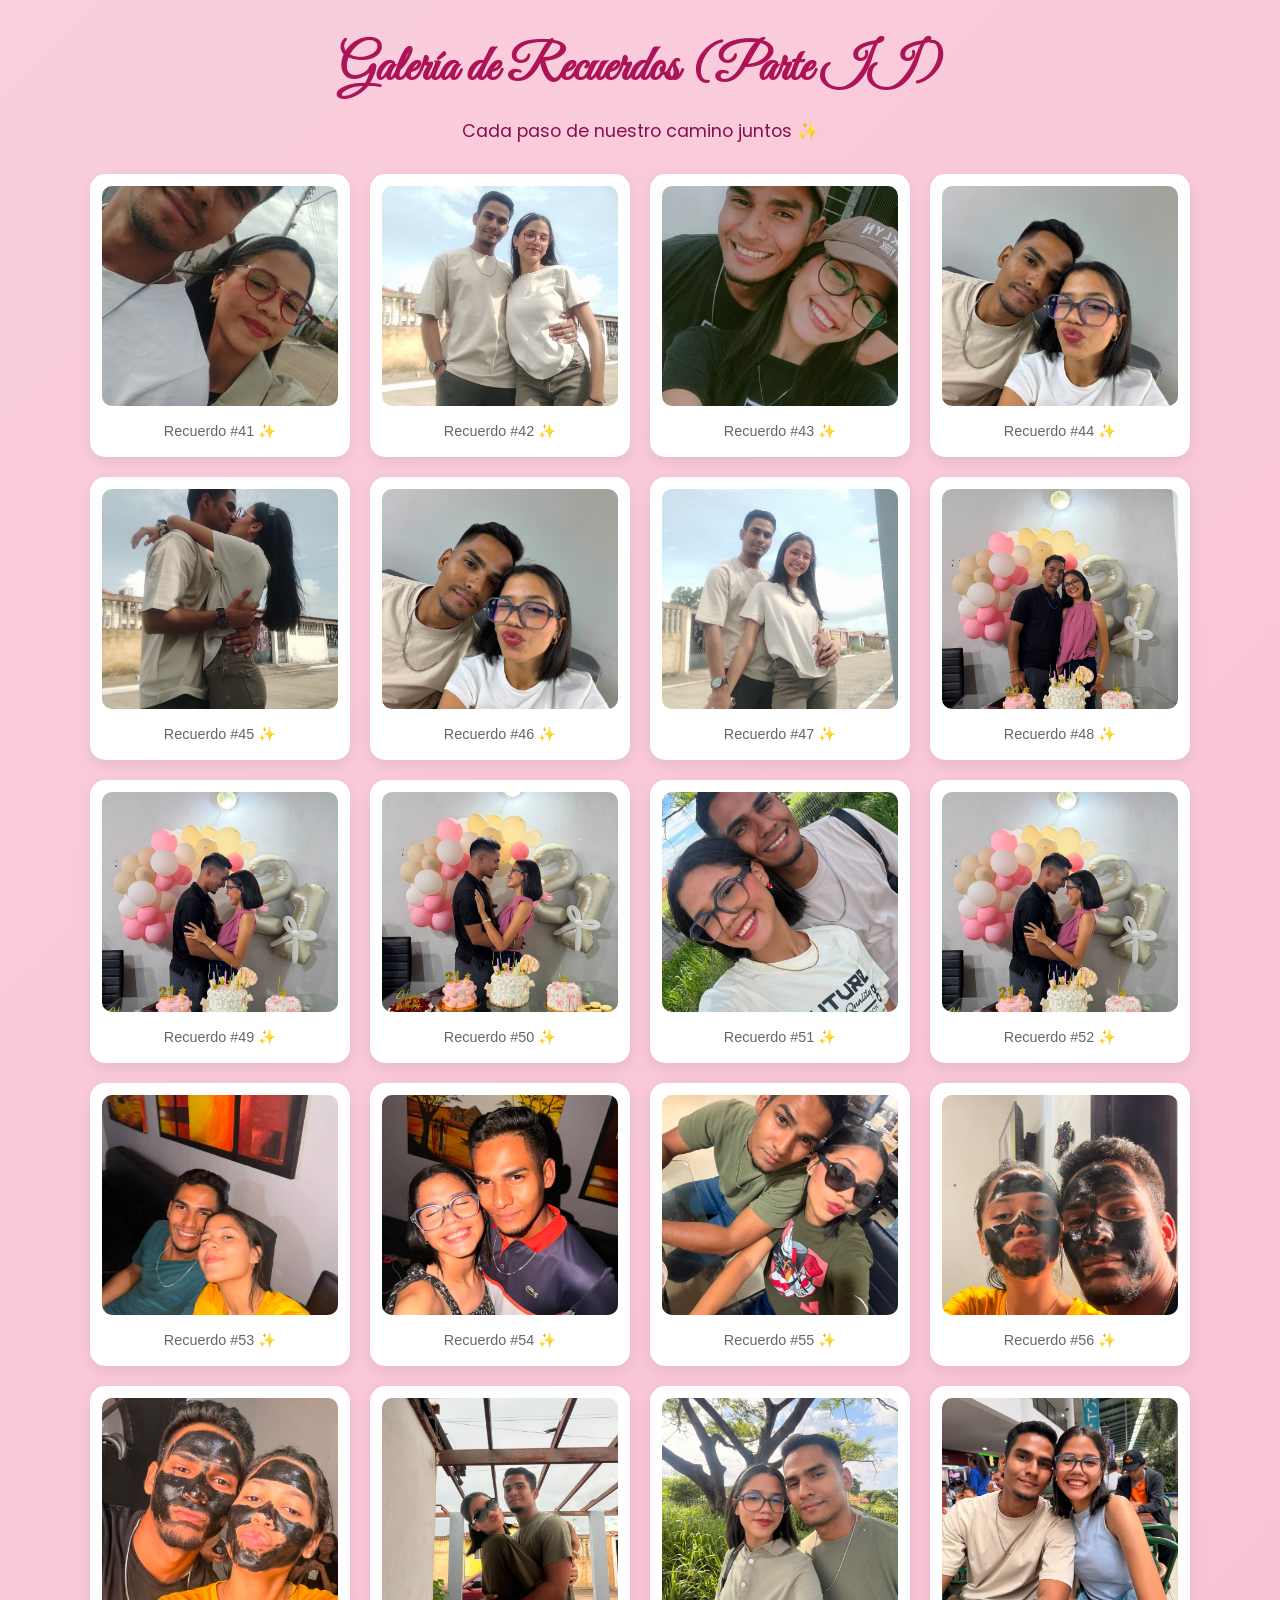
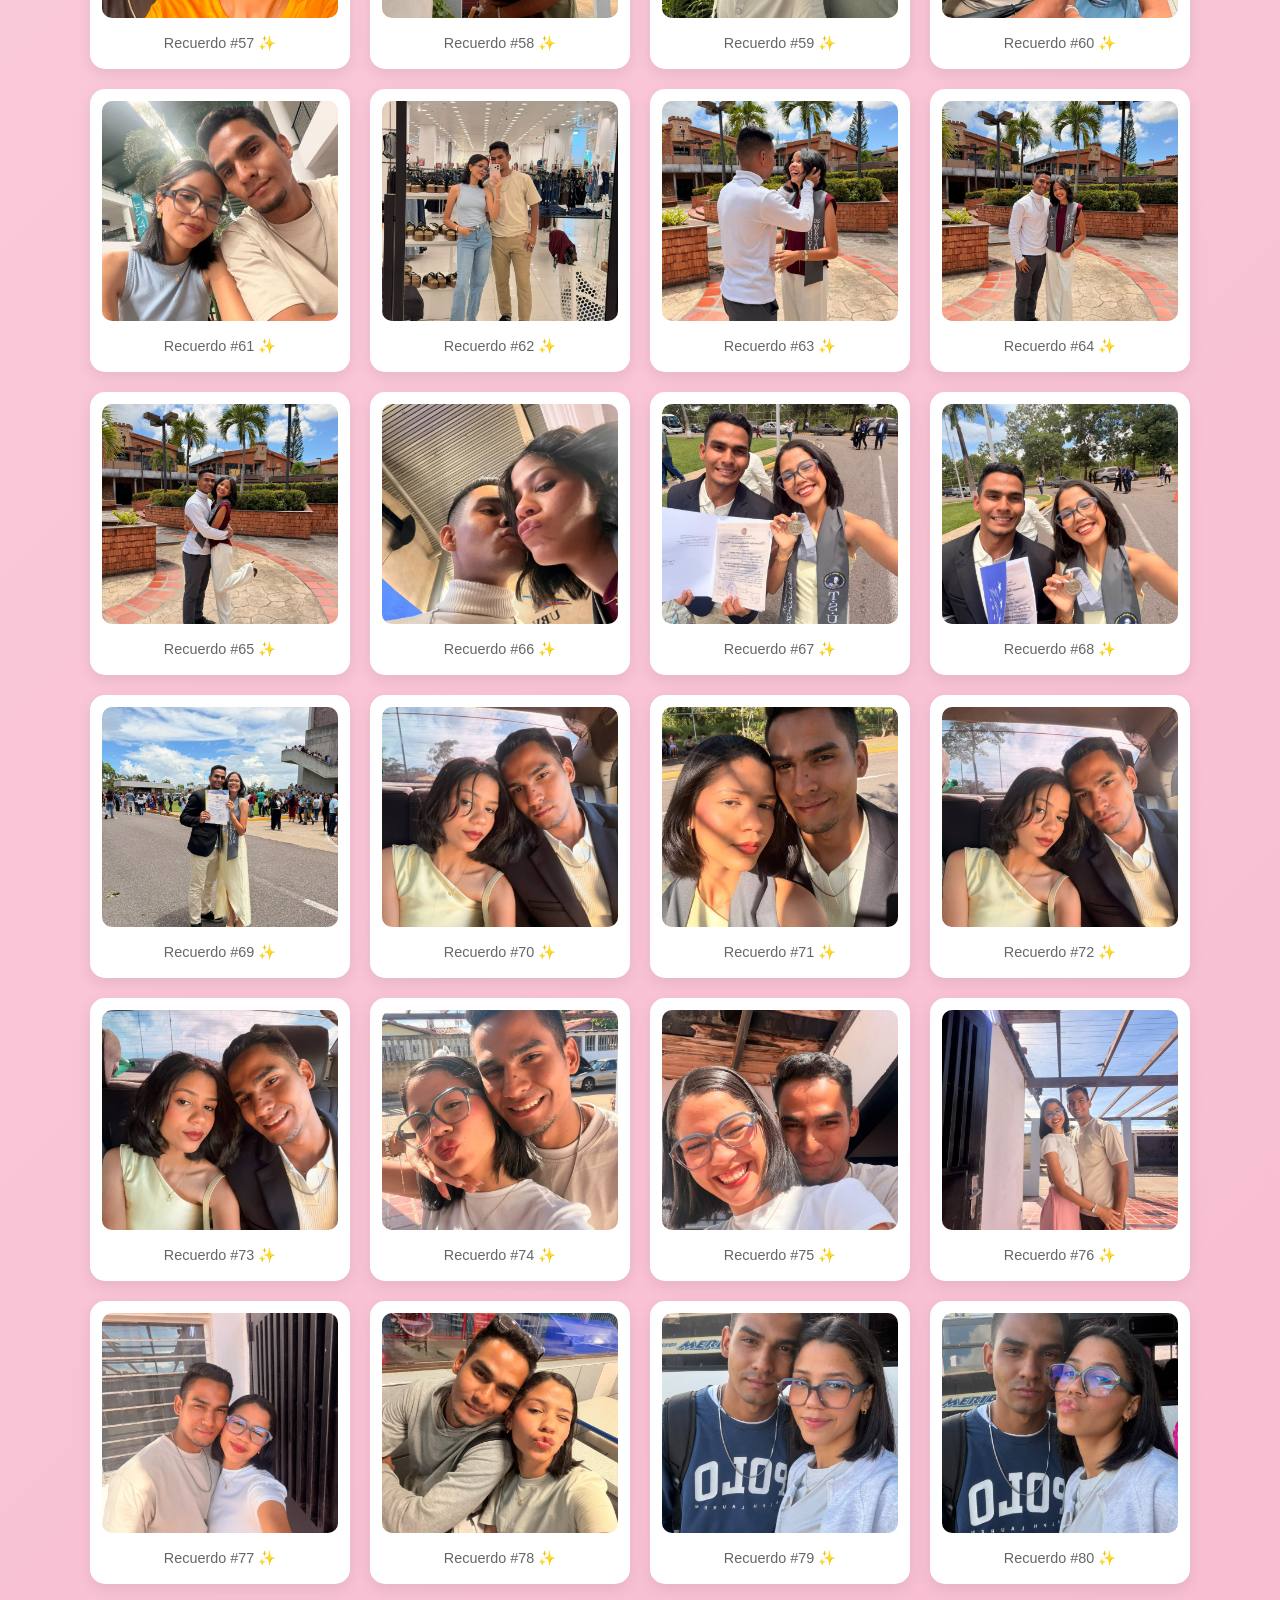
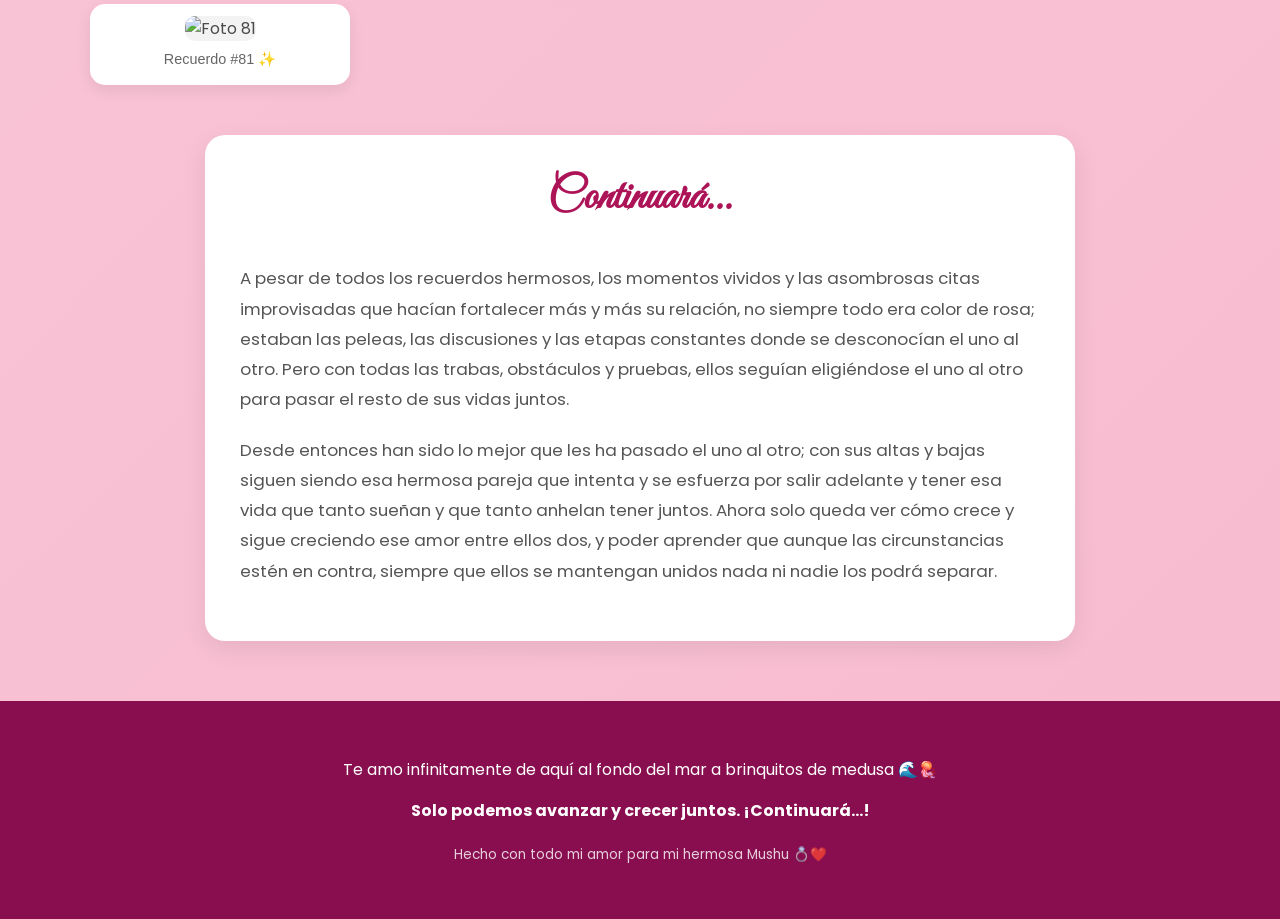
==== commit 58ff134f: "Cargar galeria completa de 81 fotos y 9 videos" ====
--- a/index.html
+++ b/index.html
@@ -7,11 +7,18 @@
     <!-- Fuentes de Google Fonts -->
     <link href="https://fonts.googleapis.com/css2?family=Poppins:wght@300;400;600&family=Great+Vibes&display=swap" rel="stylesheet">
     <style>
+        :root {
+            --primary-color: #d81b60;
+            --primary-dark: #880e4f;
+            --accent-color: #ad1457;
+            --bg-gradient: linear-gradient(135deg, #fce4ec, #f8bbd0);
+        }
+
         body {
             margin: 0;
             padding: 0;
             font-family: 'Poppins', sans-serif;
-            background: linear-gradient(135deg, #fce4ec, #f8bbd0);
+            background: var(--bg-gradient);
             color: #4a4a4a;
             text-align: center;
         }
@@ -20,31 +27,33 @@
             padding: 60px 20px;
             background: rgba(255, 255, 255, 0.85);
             box-shadow: 0 4px 15px rgba(0,0,0,0.05);
+            backdrop-filter: blur(5px);
         }
 
         header.hero h1 {
             font-family: 'Great Vibes', cursive;
             font-size: 4.5rem;
-            color: #d81b60;
+            color: var(--primary-color);
             margin: 0;
         }
 
         .subtitle {
             font-size: 1.3rem;
-            color: #880e4f;
+            color: var(--primary-dark);
             margin-top: 10px;
             font-weight: 600;
         }
 
         .date-badge {
             display: inline-block;
-            background: #ad1457;
+            background: var(--accent-color);
             color: white;
             padding: 6px 18px;
             border-radius: 20px;
             font-size: 0.95rem;
             margin-top: 15px;
             letter-spacing: 1px;
+            box-shadow: 0 3px 10px rgba(173, 20, 87, 0.3);
         }
 
         .content-box {
@@ -58,7 +67,7 @@
         }
 
         .content-box h2 {
-            color: #ad1457;
+            color: var(--accent-color);
             text-align: center;
             font-family: 'Great Vibes', cursive;
             font-size: 2.8rem;
@@ -73,31 +82,42 @@
         }
 
         .gallery-section {
-            max-width: 1000px;
+            max-width: 1100px;
             margin: 50px auto;
             padding: 0 20px;
         }
 
         .gallery-section h2 {
-            color: #ad1457;
+            color: var(--accent-color);
             font-family: 'Great Vibes', cursive;
-            font-size: 3rem;
+            font-size: 3.2rem;
+            margin-bottom: 10px;
+        }
+
+        .section-desc {
+            font-size: 1.1rem;
+            color: var(--primary-dark);
             margin-bottom: 30px;
         }
 
         .gallery-grid {
-            display: flex;
-            flex-wrap: wrap;
+            display: grid;
+            grid-template-columns: repeat(auto-fill, minmax(240px, 1fr));
+            gap: 20px;
             justify-content: center;
-            gap: 25px;
         }
 
         .media-card {
             background: white;
-            padding: 15px;
+            padding: 12px;
             border-radius: 15px;
             box-shadow: 0 5px 15px rgba(0,0,0,0.08);
-            width: 280px;
+            transition: transform 0.3s ease, box-shadow 0.3s ease;
+        }
+
+        .media-card:hover {
+            transform: translateY(-5px);
+            box-shadow: 0 8px 25px rgba(0,0,0,0.15);
         }
 
         .media-card img, .media-card video {
@@ -105,18 +125,20 @@
             height: 220px;
             object-fit: cover;
             border-radius: 10px;
+            background-color: #f3f3f3;
         }
 
         .media-card p {
-            margin-top: 12px;
-            font-size: 0.95rem;
+            margin: 10px 0 5px 0;
+            font-size: 0.9rem;
             color: #666;
             text-align: center;
+            font-weight: 500;
         }
 
         footer {
-            padding: 30px 20px;
-            background: #880e4f;
+            padding: 40px 20px;
+            background: var(--primary-dark);
             color: white;
             font-size: 1rem;
             margin-top: 60px;
@@ -133,7 +155,7 @@
         <div class="date-badge">08 / 12 / 2024 💍</div>
     </header>
 
-    <!-- CAPÍTULO 1 -->
+    <!-- CAPÍTULO 1: CÓMO EMPEZÓ TODO -->
     <section class="content-box">
         <h2>El inicio de todo</h2>
         <p>
@@ -144,7 +166,7 @@
         </p>
     </section>
 
-    <!-- CAPÍTULO 2 -->
+    <!-- CAPÍTULO 2: CRECIENDO JUNTOS -->
     <section class="content-box">
         <h2>Inseparables</h2>
         <p>
@@ -155,7 +177,7 @@
         </p>
     </section>
 
-    <!-- CAPÍTULO 3 -->
+    <!-- CAPÍTULO 3: CAMBIOS Y COMPLICIDAD -->
     <section class="content-box">
         <h2>Nuestra complicidad</h2>
         <p>
@@ -166,18 +188,34 @@
         </p>
     </section>
 
-    <!-- GALERÍA DE PRUEBA -->
+    <!-- SECCIÓN 1 DE FOTOS (FOTOS 1 A 40) -->
     <section class="gallery-section">
-        <h2>Nuestros Recuerdos</h2>
-        <div class="gallery-grid">
-            <div class="media-card">
-                <img src="assets/foto1.jpg" alt="Momento juntos">
-                <p>De aquí al fondo del mar a brinquitos de medusa 🌊</p>
-            </div>
+        <h2>Galería de Recuerdos (Parte I)</h2>
+        <p class="section-desc">Nuestros primeros momentos inolvidables 📸</p>
+        <div class="gallery-grid" id="photo-gallery-1">
+            <!-- Fotos 1 a 40 automáticas -->
         </div>
     </section>
 
-    <!-- CIERRE -->
+    <!-- SECCIÓN DE VIDEOS (9 VIDEOS) -->
+    <section class="gallery-section">
+        <h2>Nuestros Videos y Locuras</h2>
+        <p class="section-desc">Risas, bailes y momentos en movimiento 🎥</p>
+        <div class="gallery-grid" id="video-gallery">
+            <!-- 9 Videos automáticos -->
+        </div>
+    </section>
+
+    <!-- SECCIÓN 2 DE FOTOS (FOTOS 41 A 81) -->
+    <section class="gallery-section">
+        <h2>Galería de Recuerdos (Parte II)</h2>
+        <p class="section-desc">Cada paso de nuestro camino juntos ✨</p>
+        <div class="gallery-grid" id="photo-gallery-2">
+            <!-- Fotos 41 a 81 automáticas -->
+        </div>
+    </section>
+
+    <!-- CIERRE DE LA HISTORIA -->
     <section class="content-box">
         <h2>Continuará...</h2>
         <p>
@@ -192,8 +230,52 @@
     <footer>
         <p>Te amo infinitamente de aquí al fondo del mar a brinquitos de medusa 🌊🪼</p>
         <p><strong>Solo podemos avanzar y crecer juntos. ¡Continuará...!</strong></p>
-        <p style="font-size: 0.85rem; margin-top: 15px; opacity: 0.8;">Hecho con todo mi amor para mi hermosa Mushu 💍❤️</p>
+        <p style="font-size: 0.85rem; margin-top: 20px; opacity: 0.8;">Hecho con todo mi amor para mi hermosa Mushu 💍❤️</p>
     </footer>
 
+    <!-- GENERACIÓN DE FOTOS Y VIDEOS -->
+    <script>
+        document.addEventListener("DOMContentLoaded", function() {
+            const gallery1 = document.getElementById("photo-gallery-1");
+            const gallery2 = document.getElementById("photo-gallery-2");
+            const videoGallery = document.getElementById("video-gallery");
+
+            // Cargar Fotos 1 a 40
+            for (let i = 1; i <= 40; i++) {
+                const card = document.createElement("div");
+                card.className = "media-card";
+                card.innerHTML = `
+                    <img src="assets/foto${i}.jpg" alt="Foto ${i}" loading="lazy">
+                    <p>Recuerdo #${i} ✨</p>
+                `;
+                gallery1.appendChild(card);
+            }
+
+            // Cargar 9 Videos
+            for (let i = 1; i <= 9; i++) {
+                const card = document.createElement("div");
+                card.className = "media-card";
+                card.innerHTML = `
+                    <video controls preload="metadata">
+                        <source src="assets/video${i}.mp4" type="video/mp4">
+                        Tu navegador no soporta reproducción de video.
+                    </video>
+                    <p>Momentos en video #${i} 🎥</p>
+                `;
+                videoGallery.appendChild(card);
+            }
+
+            // Cargar Fotos 41 a 81
+            for (let i = 41; i <= 81; i++) {
+                const card = document.createElement("div");
+                card.className = "media-card";
+                card.innerHTML = `
+                    <img src="assets/foto${i}.jpg" alt="Foto ${i}" loading="lazy">
+                    <p>Recuerdo #${i} ✨</p>
+                `;
+                gallery2.appendChild(card);
+            }
+        });
+    </script>
 </body>
 </html>
